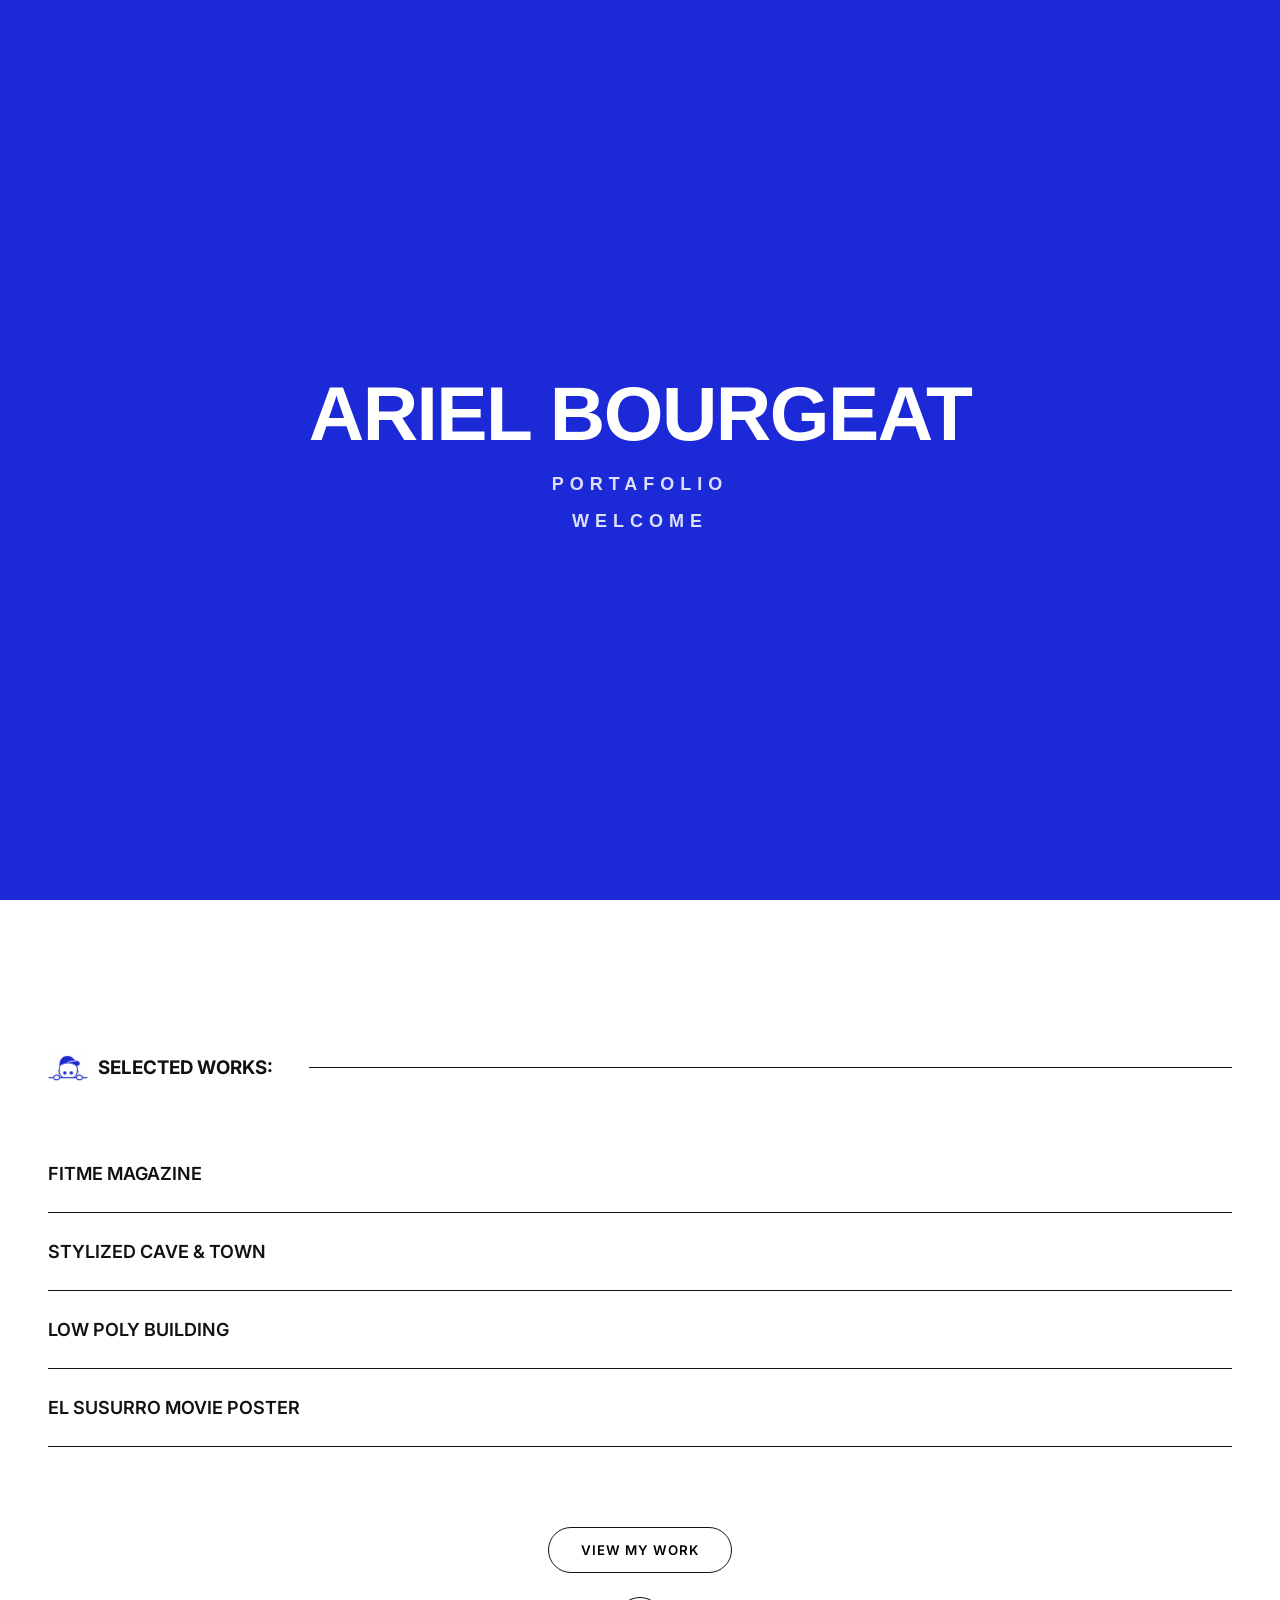
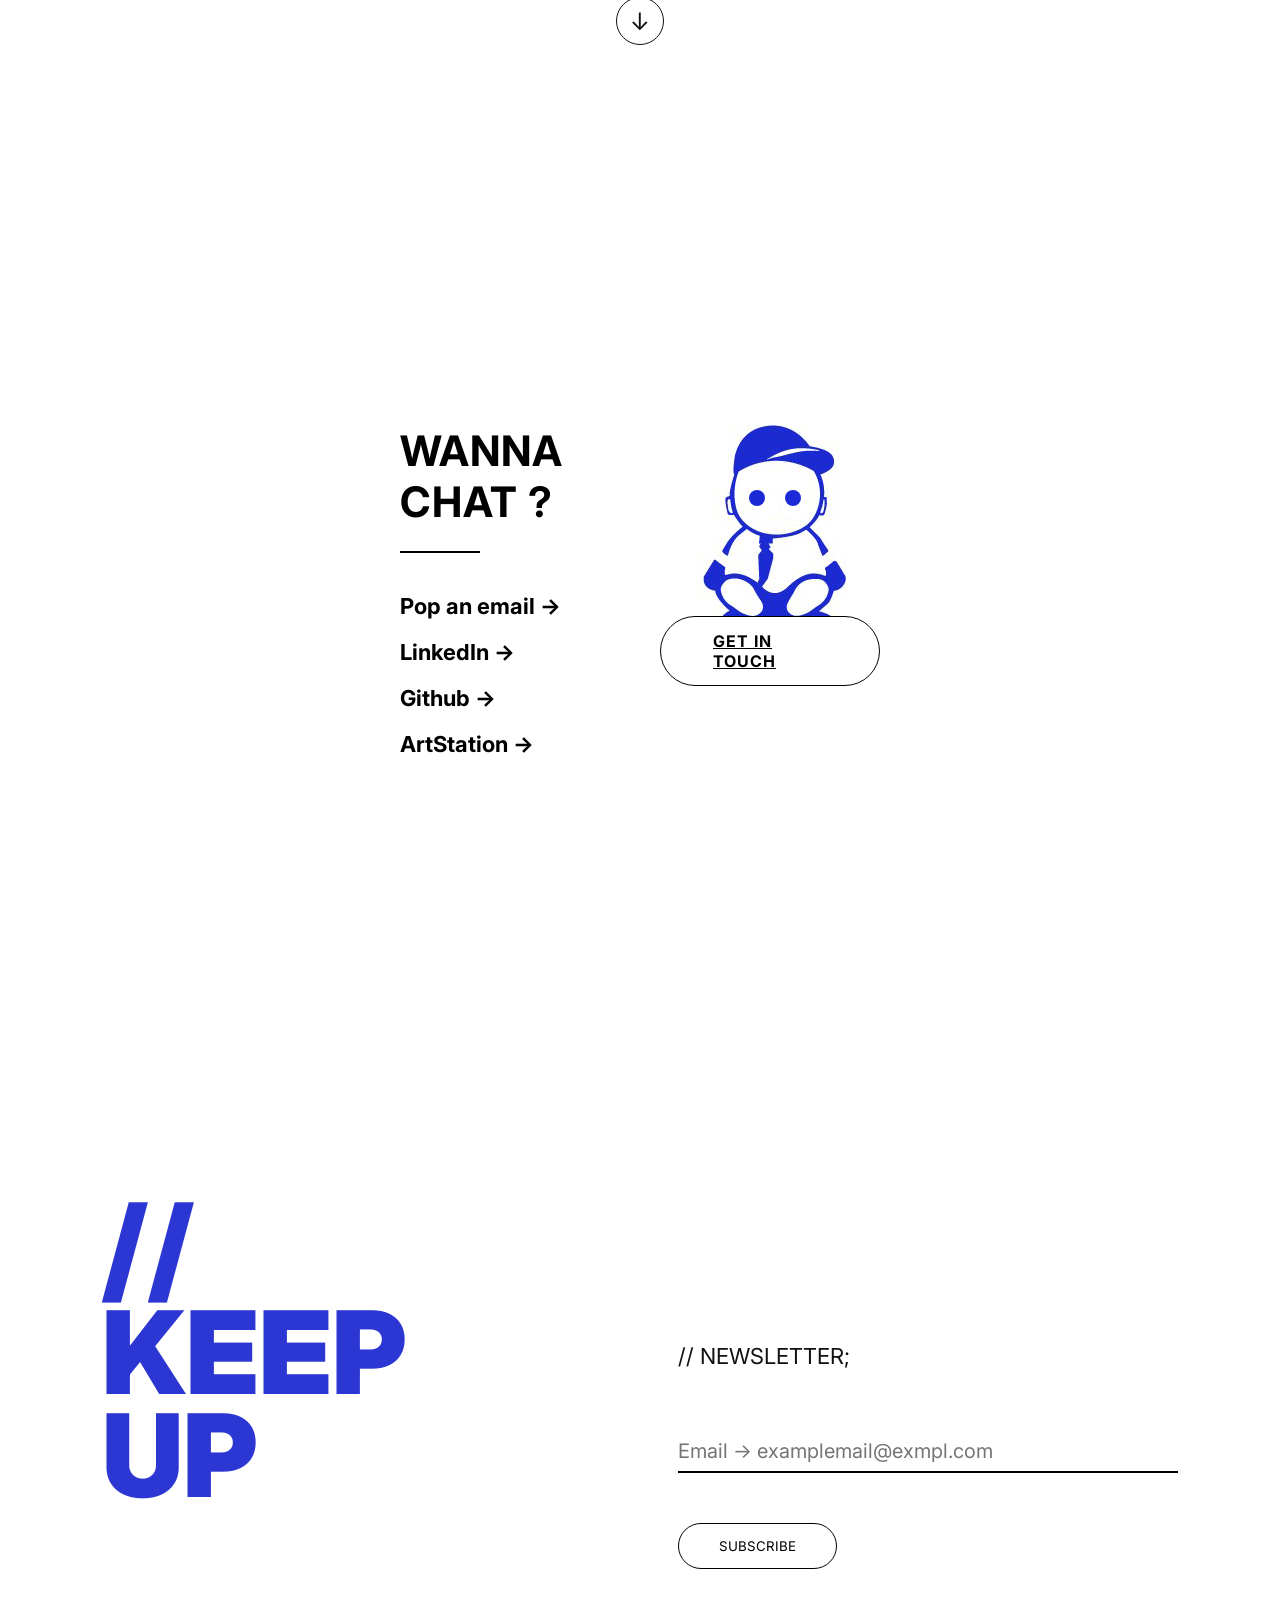
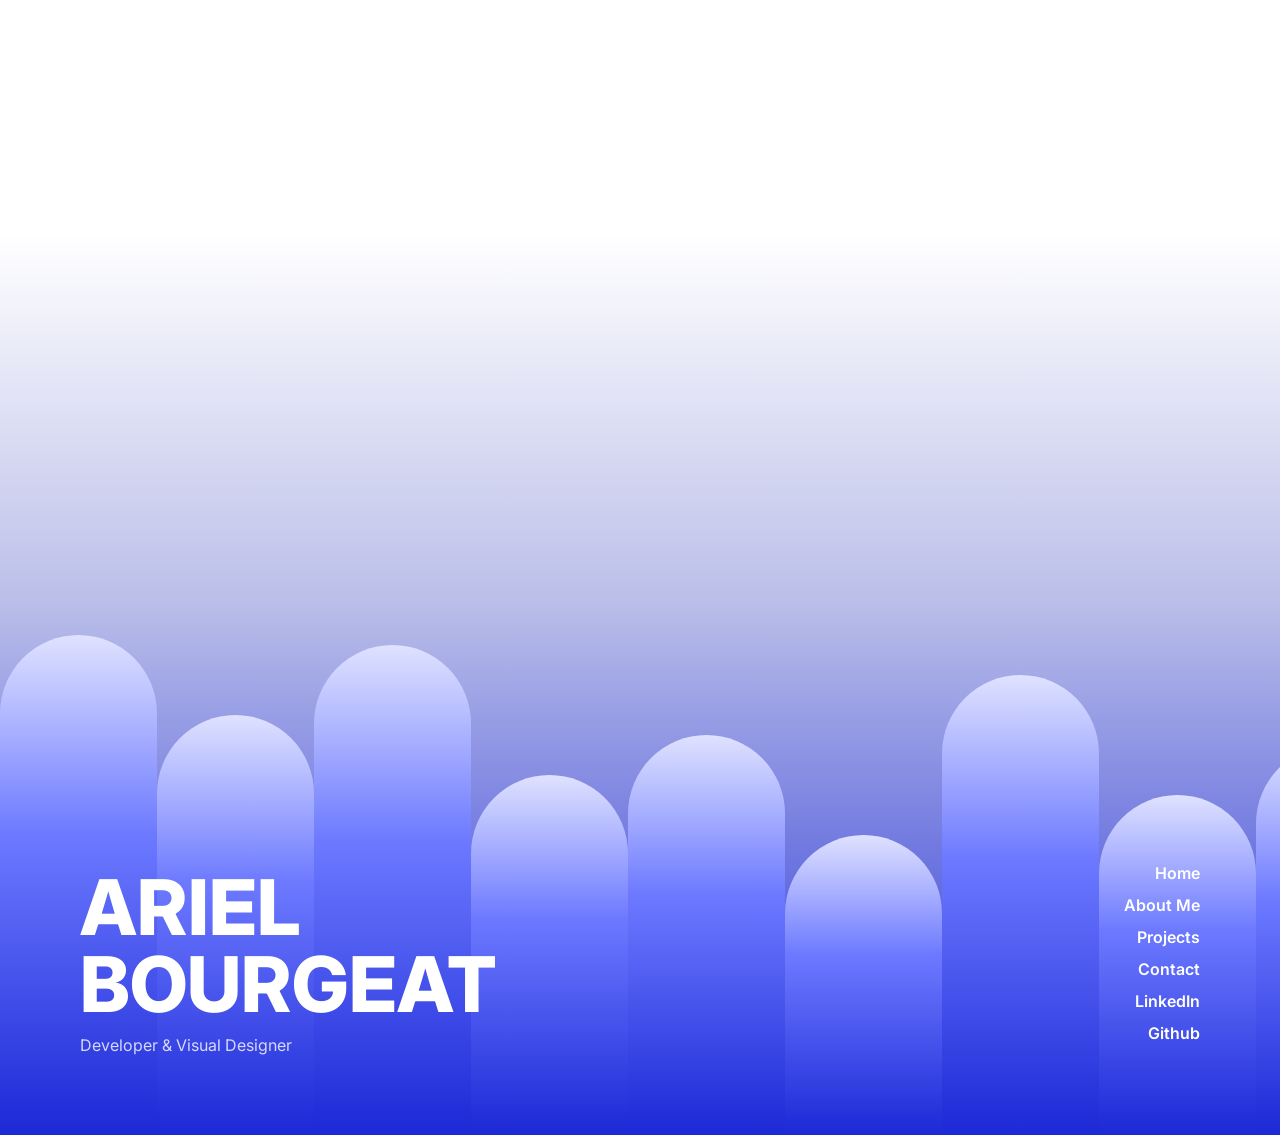
==== index.html @ 78cf1255 "Add files via upload" ====
<!DOCTYPE html>
<html lang="es">
<head>
    <meta charset="UTF-8" />
    <meta name="viewport" content="width=device-width, initial-scale=1.0"/>
    <title>Ariel Bourgeat - Portfolio</title>
    <link rel="stylesheet" href="styles.css" >
    <link rel="icon" type="png" href="Images\Ariel_Logo-removebg-preview.png">
    <link href="https://fonts.googleapis.com/css2?family=Playfair+Display:wght@800&family=Space+Grotesk:wght@700&family=Oswald:wght@700&family=Montserrat:wght@800&family=Bebas+Neue&display=swap" rel="stylesheet">
</head>

<body id="home">
    <!-- ===== INTRO ===== -->
<div class="intro-overlay" id="introOverlay">
    <div class="intro-content">
        <h1 class="intro-title">ARIEL BOURGEAT</h1>
        <p class="intro-sub">PORTAFOLIO</p>
        <p class = "intro-sub">WELCOME</p>
    </div>
    <!-- Forma orgánica -->
    <svg class="intro-shape" viewBox="0 0 1440 320" preserveAspectRatio="none">
        <path id="introPath"
            d="M0,0 L1440,0 L1440,320 
            Q1200,260 1000,300 
            Q800,340 600,300 
            Q400,260 200,300 
            Q100,320 0,280 Z" />
    </svg>
</div>

<div class="custom-cursor"></div>

<header class="nav">
    <div class="menu" onclick="toggleMenu()">☰</div>

<!-- Logo -->
<a href="#home" class="logo" aria-label="Ir al inicio">
    <img src="Images/Ariel Logo.png" alt="Ariel Bourgeat">
</a>

<div class="socials">

    <a href="https://www.linkedin.com/in/ariel-bourgeat-36999124b/" target="_blank" class="icon">
        <img src="Images/LinkedinLogo.png" alt="LinkedIn">
    </a>

    <a href="https://www.pinterest.com/arielbourgeat/?invite_code=b172aceb41cc43dbb9468363a93898e1&sender=597501212971096194" target="_blank" class="icon">
        <img src="Images/PinterestLogo.jpg" alt="Pinterest">
    </a>

    <a href="https://www.instagram.com/ariel_bourgeat/" target="_blank" class="icon">
        <img src="Images/InstagramLogo.jpg" alt="Instagram">
    </a>

</div>
</header>

<section class="hero">
    <div class="hero-left">
        <h1 class="name">| ARIEL BOURGEAT</h1>
        <p class="role">Developer & Visual Designer</p>
    </div> 

    <div class="hero-right">
        <div class="image-mock">
            <div class="hero-image" role="img" aria-label="Isometric building and car"></div>
            <blockquote class="hero-quote">
                “Everything is designed.<br>
                Few things are designed well.”
                <span>— Brian Reed</span>
            </blockquote>
        </div>
    </div>
</section>

<section class="intro">
    <div class="intro-text">
        <h2><span class="code">//</span>Hey, Welcome</h2>

        <p>
            I build <strong>interactive experiences</strong> through <strong>frontend development</strong> and <strong>visual design</strong>.
        </p>

        <p>
            My work blends <strong>clean UI/UX</strong>, creative direction, game dev and scalable code and graphic design to create products that feel intuitive, fluid, and intentional.
        </p>

        <p>
            I enjoy shaping ideas from <strong>concept to interface</strong>, focusing on user-centered design, performance, and <strong>aesthetic clarity</strong>. My process is driven by mood, flow, and thoughtful digital aesthetics.
        </p>

        <p class="more-text">Wanna learn more about me? → Click “More”</p>
    </div>

    <div class="intro-right">
        <a href="About.html" class="more-btn">
            <div class="arrow">↓</div>
            <div class="pill">
                M<br>O<br>R<br>E
            </div>
        </a>
    </div>
</section>

<section class="works">
    <div class="works-header">
        <div class="works-title">
            <div class="works-icon">
                <img src="Images/Logo overlooking.png" alt="Selected works logo" class="works-icon-img">
            </div>
            <h3>SELECTED WORKS:</h3>
        </div>
        <div class="works-line"></div>
    </div>

    <div class="works-list">
        <div class="work-item">
            <span>FITME MAGAZINE</span>
            <div class="work-preview">
                <img src="Images/FitMeMagazine.png" alt="Magazine" class="preview-block preview-img">
            </div>
        </div>

        <div class="work-item active">
            <span>STYLIZED CAVE & TOWN</span>
            <div class="work-preview">
                <img src="Images/ariel-bourgeat-textured.jpg" alt="Stylized cave and town" class="preview-block preview-img">
            </div>
        </div>

        <div class="work-item">
            <span>LOW POLY BUILDING</span>
            <div class="work-preview">
                <img src="Images/ariel-bourgeat-alines-building-1.jpg" alt="Building" class="preview-block preview-img">
            </div>
        </div>

        <div class="work-item">
            <span>EL SUSURRO MOVIE POSTER</span>
            <div class="work-preview">
                <img src="Images/Poster-Pelicula-de-terror.png" alt="Poster" class="preview-block preview-img">
            </div>
        </div>
    </div>

    <div class="works-cta">
        <a href="projects.html">
            <button class="view-work-btn">VIEW MY WORK</button>
        </a>
        <a href="#contact" class="scroll-down-btn" aria-label="Ir a Wanna chat">↓</a>
    </div>
</section>

<section class="contact" id="contact">
    <div class="contact-left">
        <h3>WANNA CHAT ?</h3>
        <div class="contact-line"></div>

        <ul class="contact-links">
            <li><a href="mailto:tuemail@gmail.com?subject=Collaboration%20Request&body=Hi%20Ariel,%0D%0A%0D%0AI%20love%20your%20work%20and%20would%20like%20to%20connect.">Pop an email →</a></li>
            <li><a href="https://www.linkedin.com/in/ariel-bourgeat-36999124b/" target="_blank">LinkedIn →</a></li>
            <li><a href="#" target="">Github →</a></li>
            <li><a href="https://arielbourgeat.artstation.com/resume" target="_blank">ArtStation →</a></li>
        </ul>
    </div>

    <div class="contact-right">
        <div class="contact-image-wrap">
            <div class="contact-character">
                <img src="Images/Ariel-LogoSinOjos.png" alt="Ariel Bourgeat character" class="contact-illustration-img">
                <div class="contact-eye contact-eye-left"></div>
                <div class="contact-eye contact-eye-right"></div>
            </div>
            <!--BOTON DE GET IN TOUCH-->
                <a class="get-in-touch" href="mailto:tuemail@gmail.com?subject=Collaboration%20Request&body=Hi%20Ariel,%0D%0A%0D%0AI%20love%20your%20work%20and%20would%20like%20to%20connect.">GET IN TOUCH</a>
        </div>
    </div>
</section>

<section class="newsletter-section">

    <div class="newsletter-left">
        <h2 class="newsletter-title">
            <span>//</span>
            <span>KEEP</span>
            <span>UP</span>
            <span>WITH</span>
            <span>ME</span>
        </h2>
    </div>

    <div class="newsletter-right">
        <p class="newsletter-sub">// NEWSLETTER;</p>

        <div class="newsletter-input-wrapper">
            <input type="email" placeholder="Email → examplemail@exmpl.com">
            <div class="newsletter-line"></div>
        </div>

        <button class="newsletter-btn">SUBSCRIBE</button>
    </div>

</section>

<!-- ===== FOOTER HOME ===== -->
<footer class="footer-home" id="footerHome">
    <div class="footer-bubbles"></div>

    <div class="footer-rectangles">
        <div class="rect r1"></div>
        <div class="rect r2"></div>
        <div class="rect r3"></div>
        <div class="rect r4"></div>
        <div class="rect r5"></div>
        <div class="rect r6"></div>
        <div class="rect r7"></div>
        <div class="rect r8"></div>
        <div class="rect r9"></div>
        <div class="rect r10"></div>
        <div class="rect r11"></div>
        <div class="rect r12"></div>    
        <div class="rect r13"></div>     
    </div>
    <div class="footer-content">
        <div class="footer-left">
            <h2 class="footer-name">ARIEL<br>BOURGEAT</h2>
            <p class="footer-role">Developer & Visual Designer</p>
        </div>

        <div class="footer-menu">
            <ul>
                <li><a href="#home">Home</a></li>
                <li><a href="About.html">About Me</a></li>
                <li><a href="projects.html">Projects</a></li>
                <li><a href="#contact">Contact</a></li>
                <li><a href="#">LinkedIn</a></li>
                <li><a href="#">Github</a></li>
            </ul>
        </div>
    </div>
</footer>

<!-- Overlay Menu -->
<div class="menu-overlay" id="menuOverlay">
    <div class="menu-header">
        <button class="menu-close same-spot" onclick="toggleMenu()">✕</button>
        <h1>ARIEL BOURGEAT</h1>
    </div>


    <div class="menu-content">
        <ul class="menu-links">
            <li><a href="#home" onclick="toggleMenu()">HOME.</a></li>
            <li><a href="About.html" onclick="toggleMenu()">ABOUT.</a></li>
            <li><a href="projects.html" onclick="toggleMenu()">PROJECTS.</a></li>
            <li><a href="#contact" onclick="toggleMenu()">CONTACT.</a></li>
        </ul>


        <div class="menu-visuals">
            <div class="binary-bg" id="binaryBg">
                <span>0</span><span>1</span><span>1</span><span>0</span><span>1</span><span>0</span>
                <span>1</span><span>0</span><span>0</span><span>1</span><span>1</span><span>0</span>
                <span>0</span><span>1</span><span>1</span><span>0</span><span>1</span><span>0</span>
            </div>

            <div class="menu-character">
                <img src="Images/logo blanco negro.png" alt="Logoblanconegro" class="">
            </div>
        </div>
    </div>

    <div class="menu-footer">
        2026 All Rights Reserved. Ariel Bourgeat
    </div>
</div>




<script src="script.js"></script>

</body>
</html>
---- styles.css ----
@import url('https://fonts.googleapis.com/css2?family=Inter:wght@300;400;600;700&display=swap');

* {
    box-sizing: border-box;
    margin: 0;
    padding: 0;
    font-family: 'Inter', sans-serif;
}

html {
    scroll-behavior: smooth;
}

body {
    background: #fff;
    color: #111;
    height: 200vh;
    cursor: none;
}

a, button {
    cursor: none;
}

.custom-cursor {
    position: fixed;
    width: 20px;
    height: 20px;
    border: 2px solid #000;
    border-radius: 50%;
    pointer-events: none;
    z-index: 9999;
    transform: translate(-50%, -50%);
    transition: width 0.2s ease, height 0.2s ease, border-width 0.2s ease, border-color 0.2s ease, background 0.2s ease;
    background: transparent;
}

.custom-cursor.filled {
    background: #000;
    border-color: #000;
    width: 12px;
    height: 12px;
    border-width: 0;
    animation: fillFromCenter 0.3s ease-out;
}

/* Cursor blanco cuando el menú está abierto */
body.menu-open .custom-cursor {
    border-color: #fff;
}

body.menu-open .custom-cursor.filled {
    background: #fff;
    border-color: #fff;
    animation: fillFromCenterWhite 0.3s ease-out;
}

@keyframes fillFromCenter {
    0% {
        width: 20px;
        height: 20px;
        background: transparent;
    }
    100% {
        width: 12px;
        height: 12px;
        background: #000;
    }
}

@keyframes fillFromCenterWhite {
    0% {
        width: 20px;
        height: 20px;
        background: transparent;
    }
    100% {
        width: 12px;
        height: 12px;
        background: #fff;
    }
}

@keyframes fillFromCenterWhite {
    0% {
        width: 20px;
        height: 20px;
        background: transparent;
    }
    100% {
        width: 12px;
        height: 12px;
        background: #fff;
    }
}

/* Scrollbar */
::-webkit-scrollbar {
    width: 10px;
}
::-webkit-scrollbar-track {
    background: #353535;
}
::-webkit-scrollbar-thumb {
    background: #1c29d6;
    border-radius: 20px;
}

/* Header */
.nav {
    height: 60px;
    padding: 0 24px;
    display: grid;
    grid-template-columns: 1fr auto 1fr;
    align-items: center;
    position: sticky;
    top: 0;
    background: white;
    z-index: 1000;
    border-bottom: 1px solid #ddd;
}

.nav .socials {
    justify-self: end;
}

.menu {
    font-size: 28px;
    cursor: none;
}

.logo {
    display: flex;
    align-items: center;
    justify-content: center;
    justify-self: center;
    width: 40px;
    height: 40px;
    max-width: 40px;
    max-height: 40px;
    border-radius: 10%;
    overflow: hidden;
    text-decoration: none;
    transition: opacity 0.2s;
}

.logo:hover {
    opacity: 0.85;
}

.logo img {
    width: 100%;
    height: 100%;
    object-fit: contain;
}

.socials {
    display: flex;
    gap: 12px;
}

.icon {
    width: 20px;
    height: 20px;
    border-radius: 50%;
}

.socials {
    display: flex;
    gap: 16px;
    align-items: center;
}

.icon {
    width: 22px;
    height: 22px;
    display: flex;
    align-items: center;
    justify-content: center;
    transition: transform 0.2s ease, opacity 0.2s ease;
}


.icon img {
    width: 100%;
    height: 100%;
    object-fit: contain;
}

.icon:hover {
    transform: scale(1.15);
    opacity: 0.8;
}
/* Pinterest + Instagram más grandes */
.icon img[alt="Pinterest"],
.icon img[alt="Instagram"] {
    transform: scale(1.5);
}

/* Hero */
.hero {
    display: grid;
    grid-template-columns: 1fr 1fr;
    height: 400px;
}

.hero-left {
    padding: 48px;
    background:rgb(242, 69, 69);
    display: flex;
    flex-direction: column;
    justify-content: center;
    align-items: flex-start;
}

.name {
    font-size: clamp(48px, 6vw, 76px);
    font-weight: 800;
    letter-spacing: -0.02em;
    margin: 0 0 12px 0;
    text-align: left;
    transition: opacity 1s ease;
    color: white;
}

.role {
    font-size: clamp(26px, 1.6vw, 32px);
    font-weight: 500;
    opacity: 1;
    margin: 0;
    text-align: left;
    color: white;
}

.hero-right {
    background: #222;
    display: flex;
    align-items: center;
    justify-content: center;
    overflow: hidden;
}

.image-mock {
    position: relative;
    width: 100%;
    height: 100%;
    min-height: 100%;
}

.hero-image {
    position: absolute;
    inset: 0;
    background: #1a1a1a8a url('Images/ariel-bourgeat-alines-building-1.jpg') center / cover no-repeat;
}

.hero-quote {
    position: absolute;
    top: 50%;
    left: 50%;
    transform: translate(-50%, -50%);
    margin: 0;
    padding: 24px;
    max-width: 420px;
    width: 85%;
    color: white;
    font-size: clamp(20px, 2.8vw, 32px);
    line-height: 1.35;
    text-align: center;
    z-index: 1;
}

.hero-quote span {
    display: block;
    margin-top: 12px;
    font-size: 0.75em;
    opacity: 0.85;
}

blockquote {
    font-size: 20px;
    max-width: 220px;
}
blockquote span {
    display: block;
    margin-top: 6px;
    opacity: 0.7;
}

/* Intro */
.intro {
    padding: 80px 48px;
    display: grid;
    grid-template-columns: 1fr 1fr;
    align-items: center;
    gap: 48px;
}

.intro-right {
    display: flex;
    justify-content: center;
    align-items: center;
}

.intro-text {
    max-width: 700px;
}

.intro-text h2 {
    font-size: 32px;
    margin-bottom: 24px;
}

.code {
    color: #1c29d6;
    margin-right: 6px;
}

.intro-text p {
    margin-bottom: 16px;
    line-height: 1.7;
    font-size: 15px;
}

.more-text {
    margin-top: 32px;
    font-size: 14px;
    opacity: 0.7;
}

/* More Button */
.more-btn {
    display: flex;
    flex-direction: column;
    align-items: center;
    gap: 20px;
    flex-shrink: 0;
    text-decoration: none;
    color: inherit;
}

.arrow {
    font-size: 40px;
    line-height: 1;
}

.pill {
    border: 2px solid #111;
    border-radius: 40px;
    padding: 20px 16px;
    text-align: center;
    font-weight: 600;
    font-size: 22px;
    line-height: 1.2;
    letter-spacing: 3px;
    cursor: none;
    transition: 0.2s;
}
.pill:hover {
    background: #1c29d6;
    color: white;
    border-color: #1c29d6;
}

/* Selected Works */
.works {
    padding: 80px 48px 300px;
    background: white;
}

.works-header {
    display: flex;
    align-items: center;
    gap: 16px;
    margin-bottom: 48px;
}

.works-title {
    display: flex;
    align-items: center;
    gap: 10px;
}

.works-icon {
    width: 40px;
    height: 40px;
    display: flex;
    align-items: center;
    justify-content: center;
}

.works-icon-img {
    width: 100%;
    height: 100%;
    object-fit: contain;
    display: block;
}

.works-line {
    flex: 1;
    height: 1px;
    background: #111;
    margin-left: 20px;
}

.works-list {
    display: flex;
    flex-direction: column;
}

.work-item {
    position: relative;
    padding: 28px 0;
    border-bottom: 1px solid #111;
    font-size: 18px;
    font-weight: 600;
    cursor: none;
    overflow: hidden;
    transition: padding 0.3s ease;
}

.work-item:hover {
    padding-bottom: 160px;
}

.work-item span {
    position: relative;
    display: inline-block;
    transition: 0.25s ease;
}

.work-item:hover span {
    color: #1c29d6;
    text-decoration: underline;
    transform: translateX(20px);
}


.work-preview {
    position: absolute;
    right: 0;
    top: 50%;
    transform: translateY(-50%);
    width: 300px;
    height: 120px;
    opacity: 0;
    transition: 0.3s ease;
}

.work-item:hover .work-preview {
    opacity: 1;
}


.preview-block {
    width: 100%;
    height: 100%;
    background: #e0e0e0;
    border-radius: 6px;
}

.preview-img {
    object-fit: cover;
    display: block;
}

/* CTA */
.works-cta {
    margin-top: 80px;
    display: flex;
    flex-direction: column;
    align-items: center;
    gap: 24px;
}

.scroll-down-btn {
    display: flex;
    align-items: center;
    justify-content: center;
    width: 48px;
    height: 48px;
    border: 1px solid #111;
    border-radius: 50%;
    background: transparent;
    color: #111;
    font-size: 24px;
    text-decoration: none;
    cursor: none;
    transition: 0.25s ease;
    animation: scroll-bounce 2s ease-in-out infinite;
}

.scroll-down-btn:hover {
    background: #1c29d6;
    color: white;
    border-color: #1c29d6;
    animation: none;
    transform: translateY(4px);
}

@keyframes scroll-bounce {
    0%, 100% { transform: translateY(0); }
    50% { transform: translateY(6px); }
}

.view-work-btn {
    padding: 14px 32px;
    border-radius: 999px;
    border: 1px solid #111;
    background: transparent;
    font-weight: 600;
    letter-spacing: 1px;
    cursor: none;
    transition: 0.25s ease;
}

.view-work-btn:hover {
    background: #1c29d6;
    color: white;
    border-color: #1c29d6;
}

/* Responsive */
@media (max-width: 900px) {
    .hero {
        grid-template-columns: 1fr;
        height: auto;
    }

    .intro {
        flex-direction: column;
        gap: 40px;
    }

    .work-preview {
        position: relative;
        width: 100%;
        margin-top: 16px;
    }

    .work-item:hover {
        padding-bottom: 24px;
    }
}

/* Contact */
.contact {
    padding: 80px 400px 300px;
    box-sizing: border-box;
    background: white;
    color: black;
    display: grid;
    grid-template-columns: 1fr 1fr;
    gap: 40px;
    align-items: start;
}

.contact-left h3 {
    font-size: 42px;
    font-weight: 700;
    letter-spacing: 1px;
}

.contact-line {
    width: 80px;
    height: 2px;
    background: black;
    margin: 24px 0 40px;
}

.contact-links li {
    list-style: none;
    margin-bottom: 20px;
}

.contact-links a {
    font-size: 22px;
    font-weight: 700;
    color: black;
    text-decoration: none;
    transition: 0.2s ease;
    cursor: none;
}

.contact-links a:hover {
    color: #1c29d6;
    text-decoration: underline;
}

.contact-right {
    display: flex;
    flex-direction: column;
    align-items: center;
    justify-content: flex-start;
}

.contact-image-wrap {
    display: flex;
    flex-direction: column;
    align-items: center;
    gap: 0;
}

.contact-character {
    position: relative;
    display: inline-block;
}

.contact-illustration-img {
    display: block;
    max-width: 220px;
    width: 100%;
    height: auto;
    object-fit: contain;
    border-radius: 12px;
}

.contact-eye {
    position: absolute;
    width: 16px;
    height: 16px;
    border-radius: 50%;
    background: #1c29d6;
    box-shadow: 0 0 0 0px #111;
    display: flex;
    align-items: center;
    justify-content: center;
    transform: translate(var(--eye-translate-x, 0px), var(--eye-translate-y, 0px));
    transition: transform 0.08s ease-out;
}

.contact-eye::before {
    content: none;
}

.contact-eye-left {
    top: 34%;
    left: 36%;
}

.contact-eye-right {
    top: 34%;
    left: 60%;
}

.contact-character.eyes-excited .contact-eye {
    -webkit-mask-image: conic-gradient(transparent 0 35deg, #000 35deg 325deg, transparent 325deg 360deg);
    mask-image: conic-gradient(transparent 0 35deg, #000 35deg 325deg, transparent 325deg 360deg);
    animation: pacman-chomp 0.35s ease-in-out infinite;
}

@keyframes pacman-chomp {
    0%, 100% {
        -webkit-mask-image: conic-gradient(transparent 0 18deg, #000 18deg 342deg, transparent 342deg 360deg);
        mask-image: conic-gradient(transparent 0 18deg, #000 18deg 342deg, transparent 342deg 360deg);
    }
    50% {
        -webkit-mask-image: conic-gradient(transparent 0 55deg, #000 55deg 305deg, transparent 305deg 360deg);
        mask-image: conic-gradient(transparent 0 55deg, #000 55deg 305deg, transparent 305deg 360deg);
    }
}

.get-in-touch {
    padding: 14px 52px;
    border-radius: 999px;
    border: 1px solid black;
    background: transparent;
    color: black;
    font-weight: 700;
    letter-spacing: 1px;
    cursor: none;
    transition: 0.25s ease;
}

.get-in-touch:hover {
    background: #1c29d6;
    border-color: #1c29d6;
    color: white;
}

/* ===== MENU OVERLAY ===== */
.menu-overlay {
    position: fixed;
    inset: 0;
    background: black;
    color: white;
    opacity: 0;
    pointer-events: none;
    transition: 0.45s ease;
    z-index: 2000;
    overflow: hidden;
    transform: translateY(-100%);
}

.menu-overlay.open {
    opacity: 1;
    pointer-events: all;
    transform: translateY(0);
}


.menu-header {
    position: absolute;
    top: 12px;
    left: 24px;
    display: flex;
    align-items: center;
    gap: 20px;
}

.menu-close.same-spot {
    font-size: 28px;
    background: none;
    border: none;
    color: white;
    cursor: none;
}

.menu-header h1 {
    font-size: 48px;
    font-weight: 800;
}

.menu-content {
    position: absolute;
    inset: 0;
    display: grid;
    grid-template-columns: 1fr 1fr;
    padding: 120px;
}

.menu-links {
    list-style: none;
    display: flex;
    flex-direction: column;
    gap: 28px;
}

.menu-links a {
    color: white;
    font-size: 40px;
    font-weight: 700;
    text-decoration: none;
    transition: 0.2s ease;
    cursor: none;
}

.menu-links a:hover {
    font-family: "JetBrains Mono", monospace;
    letter-spacing: 2px;
}

.menu-visuals {
    position: relative;
}

.menu-character {
    width: 240px;
    height: 240px;
    position: absolute;
    top: 50%;
    left: 50%;
    transform: translate(-50%, -50%);
    background: transparent;
}

.menu-character img {
    width: 100%;
    height: 100%;
    object-fit: contain;
    display: block;
}

/* Binary Rain */
.binary-bg span {
    position: absolute;
    color: white;
    opacity: 0.25;
    font-family: monospace;
    animation: fall linear infinite;
}

@keyframes fall {
    to {
        transform: translateY(110vh);
    }
}

.menu-footer {
    position: absolute;
    bottom: 20px;
    left: 24px;
    font-size: 12px;
    opacity: 0.6;
}

/* Responsive */
@media (max-width: 900px) {
    .menu-content {
        grid-template-columns: 1fr;
        gap: 60px;
        padding: 80px 32px;
    }

    .menu-links a {
        font-size: 28px;
    }

    .contact {
        grid-template-columns: 1fr;
        gap: 60px;
        text-align: center;
    }

    .contact-line {
    margin: 0 auto 48px;
    }
}

.binary-bg {
    position: absolute;
    inset: 0;
    overflow: hidden;
    pointer-events: none; /* 👈 ESTO ARREGLA LA X */
}

.binary-bg span {
    position: absolute;
    top: -20px;
    color: white;
    font-family: monospace;
    font-size: 14px;
    animation: fall linear infinite;
}

.menu-header {
    z-index: 10;
}

.menu-close {
    cursor: none;
    pointer-events: all;
}

/* ================= FOOTER HOME ================= */

.footer-home {
    position: relative;
    height: 100vh;
    overflow: hidden;
    background: linear-gradient(to top, #1c29d6 0%, #bcc0e9 60%, #ffffff 100%);
    display: flex;
    align-items: flex-end;
    padding: 80px;
    color: white;
}

/* Rectángulos pegados y con mismo gradient global */

.footer-rectangles {
    position: absolute;
    bottom: 0;
    width: 100%;
    height: 480px; /* altura máxima total */
    display: flex;
    align-items: flex-end;
    pointer-events: none;
    z-index: 1;
}

/* Gradient GLOBAL compartido */
.footer-rectangles {
    position: absolute;
    bottom: 0;
    left: 0;              /* 👈 empieza desde el borde izquierdo */
    width: 100%;
    height: 480px;
    display: flex;
    align-items: flex-end;
    justify-content: flex-start;  /* 👈 fuerza que comiencen desde la izquierda */
    pointer-events: none;
    z-index: 1;
}



/* Rectángulos */
.rect {
    flex: 0 0 auto; /* 👈 todos pegados */
    width: 157px;
    height: 0;
    border-radius: 90px 90px 0 0;
    background: white; /* se usa como máscara */
    position: relative;
    z-index: 2;
}

/* Truco: usamos mask para que compartan el mismo gradient */
.rect {
    background: transparent;
    -webkit-mask-image: linear-gradient(black, black);
    mask-image: linear-gradient(black, black);
}

.rect::after {
    content: "";
    position: absolute;
    inset: 0;
    background: linear-gradient(to top, #1c29d6 0%, #6c79ff 60%, #dfe2ff 100%);
}


/* Alturas finales */
.r1 { height: 240px; }
.r2 { height: 320px; }
.r3 { height: 420px; }
.r4 { height: 300px; }
.r5 { height: 380px; }

/* Animación bouncy */
.footer-home.animate .rect {
    animation: bounceUp 0.9s cubic-bezier(.34,1.56,.64,1) forwards;
}

@keyframes bounceUp {
    0% { height: 0; }
    70% { height: 520px; }
    100% { height: var(--final-height); }
}

.r1  { --final-height: 500px; }
.r2  { --final-height: 420px; }
.r3  { --final-height: 490px; }
.r4  { --final-height: 360px; }
.r5  { --final-height: 400px; }
.r6  { --final-height: 300px; }
.r7  { --final-height: 460px; }
.r8  { --final-height: 340px; }
.r9  { --final-height: 390px; }
.r10 { --final-height: 250px; }
.r11 { --final-height: 410px; }
.r12 { --final-height: 350px; }
.r13 { --final-height: 220px; }


/* Contenido */
.footer-content {
    position: relative;
    z-index: 2;
    width: 100%;
    display: flex;
    justify-content: space-between;
    align-items: flex-end;
    opacity: 0;
    transform: translateY(40px);
}

.footer-home.animate .footer-content {
    animation: fadeUp 0.8s ease forwards;
    animation-delay: 0.4s;
}

@keyframes fadeUp {
    to {
        opacity: 1;
        transform: translateY(0);
    }
}

.footer-name {
    font-size: clamp(48px,6vw,80px);
    font-weight: 800;
    line-height: 1;
}

.footer-role {
    margin-top: 12px;
    opacity: 0.8;
}

.footer-menu ul {
    list-style: none;
    text-align: right;
}

.footer-menu li {
    margin-bottom: 12px;
}

.footer-menu a {
    color: white;
    font-weight: 600;
    text-decoration: none;
    transition: 0.25s ease;
}

.footer-menu a:hover {
    opacity: 0.6;
}

/* Burbujas flotando */
.footer-bubbles {
    position: absolute;
    inset: 0;
    pointer-events: none;
    overflow: hidden;
}

.bubble {
    position: absolute;
    bottom: -20px;
    border-radius: 50%;
    background: radial-gradient(circle at 30% 30%, #ffffffaa, #ffffff33);
    animation: rise 6s linear forwards;
}

@keyframes rise {
    to {
        transform: translateY(-110vh);
        opacity: 0;
    }
}

/* Mini explosión */
@keyframes pop {
    0% { transform: scale(1); opacity: 1; }
    60% { transform: scale(1.6); opacity: 0.8; }
    100% { transform: scale(0); opacity: 0; }
}


/* ================= CINEMATIC INTRO ================= */

@import url('https://fonts.googleapis.com/css2?family=Manrope:wght@600;800&display=swap');

.intro-overlay {
    position: fixed;
    inset: 0;
    background: #1c29d6; /* Indigo Reverie */
    display: flex;
    align-items: center;
    justify-content: center;
    z-index: 99999;
    overflow: hidden;
    pointer-events: all;
}

.intro-content {
    text-align: center;
    color: white;
    z-index: 2;
    opacity: 0;
    transform: translateY(20px);
    animation: introFade 2s ease forwards;
}

@keyframes introFade {
    to {
        opacity: 1;
        transform: translateY(0);
    }
}

.intro-title {
    font-family: 'Manrope', sans-serif;
    font-weight: 800;
    font-size: clamp(40px, 6vw, 80px);
    letter-spacing: -0.02em;
}

.intro-sub {
    font-family: 'Manrope', sans-serif;
    font-weight: 600;
    font-size: 18px;
    margin-top: 16px;
    letter-spacing: 6px;
    opacity: 0.85;
}

/* Forma líquida inferior */

.intro-shape {
    position: absolute;
    bottom: -2px;
    left: 0;
    width: 100%;
    height: 220px;
    fill: #1c29d6;
}

/* Animación de retracción */

.intro-overlay.exit {
    animation: introSlideUp 1s cubic-bezier(.76,0,.24,1) forwards;
}

@keyframes introSlideUp {
    0%   { transform: translateY(0); }
    100% { transform: translateY(-100%); }
}

/* Opcional: pequeño stretch al salir */
.intro-overlay.exit .intro-shape path {
    animation: liquidPull 0.9s ease forwards;
}

@keyframes liquidPull {
    0% {
        d: path("M0,0 L1440,0 L1440,320 Q1200,260 1000,300 Q800,340 600,300 Q400,260 200,300 Q100,320 0,280 Z");
    }
    100% {
        d: path("M0,0 L1440,0 L1440,320 Q1200,180 1000,220 Q800,260 600,220 Q400,180 200,220 Q100,240 0,200 Z");
    }
}

/* ===== NEWSLETTER SECTION ===== */

.newsletter-section {
    display: flex;
    justify-content: space-between;
    align-items: center;
    padding: 120px 8vw;
    background: #ffff;
    overflow: hidden;
}

/* LEFT */

.newsletter-title {
    font-size: clamp(60px, 9vw, 130px);
    font-weight: 900;
    color: #2c36d3;
    line-height: 0.9;
}

.newsletter-title span {
    display: block;
    transform: translateX(-120%);
    opacity: 0;
}

/* RIGHT */

.newsletter-right {
    max-width: 500px;
    width: 100%;
}

.newsletter-sub {
    font-size: 22px;
    margin-bottom: 60px;
}

.newsletter-input-wrapper {
    position: relative;
    margin-bottom: 50px;
}

.newsletter-input-wrapper input {
    width: 100%;
    border: none;
    background: transparent;
    font-size: 20px;
    padding: 10px 0;
    outline: none;
}

.newsletter-line {
    position: absolute;
    bottom: 0;
    right: 0;
    height: 2px;
    width: 100%;
    background: #000;
    transform: scaleX(0);
    transform-origin: right;
}

/* BUTTON */

.newsletter-btn {
    padding: 14px 40px;
    border: 1px solid #000;
    border-radius: 40px;
    background: transparent;
    cursor: pointer;
}

.newsletter-btn:hover {
    border-color: #fff;
    background-color: #1c29d6;
    color: #ffff;
}
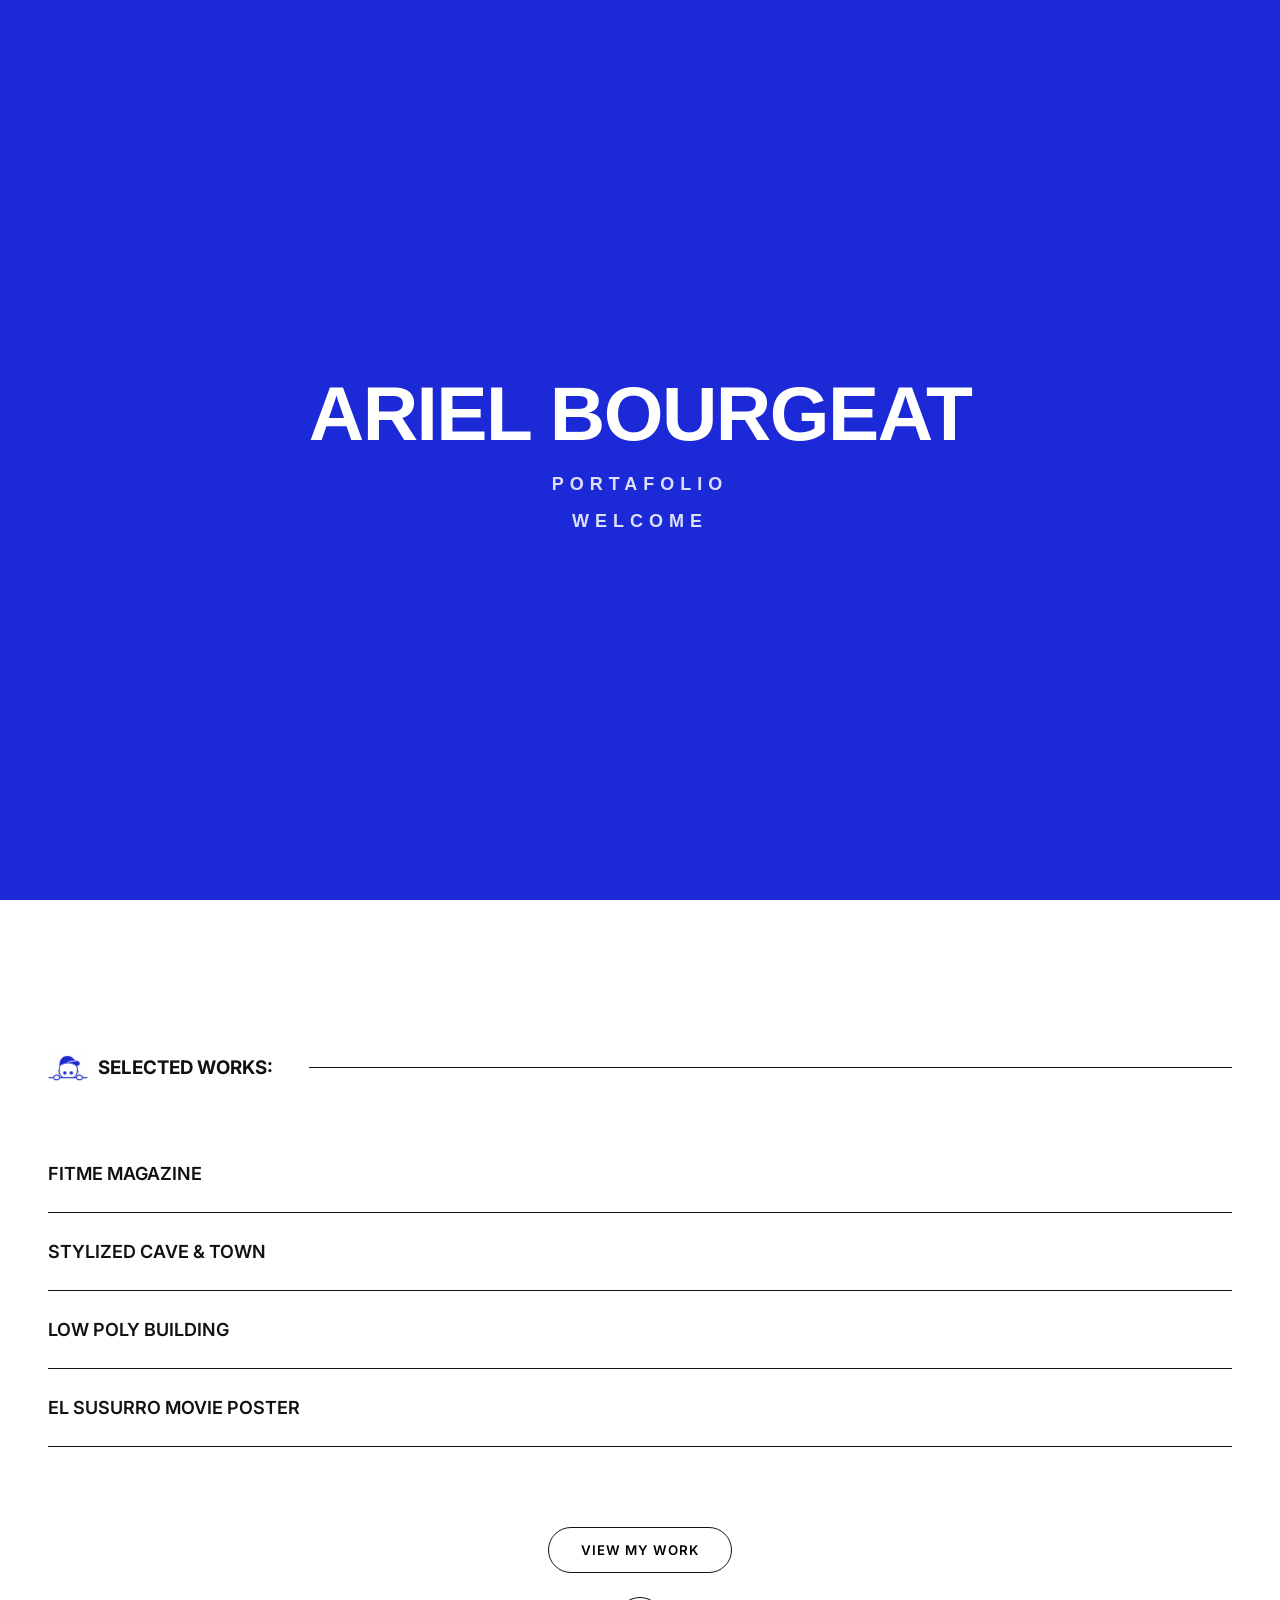
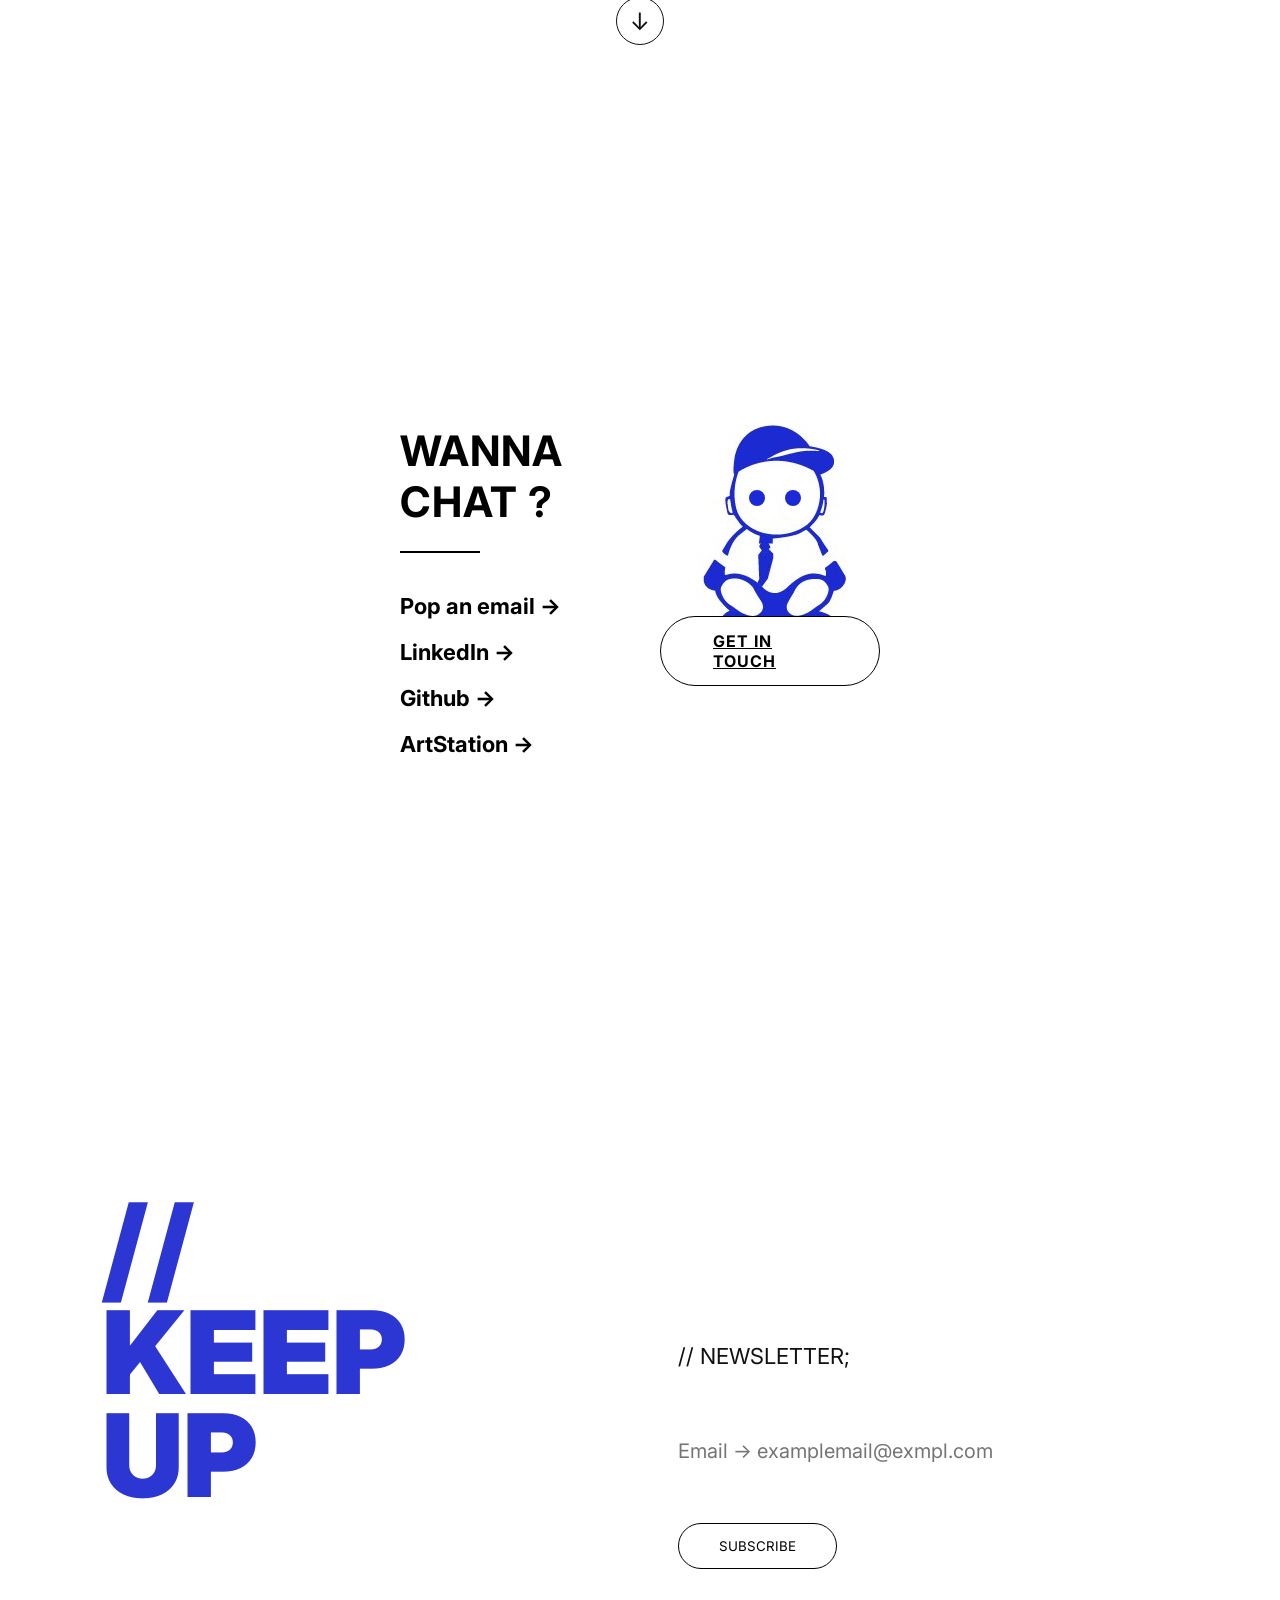
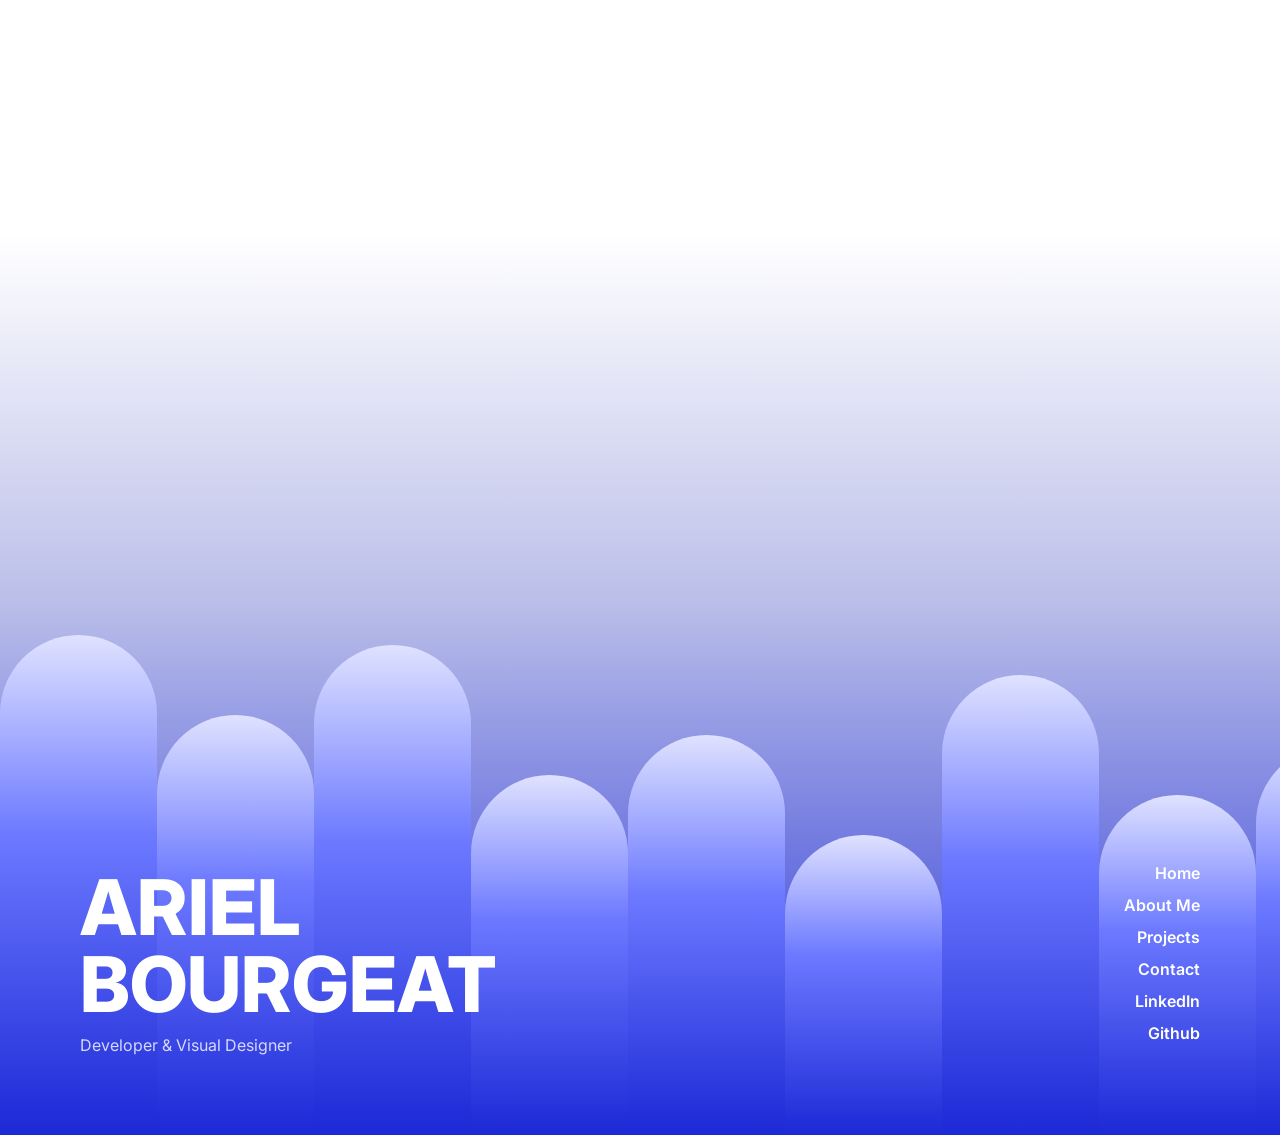
==== commit 8ede67df: "Add files via upload" ====
--- a/index.html
+++ b/index.html
@@ -17,7 +17,7 @@
         <p class="intro-sub">PORTAFOLIO</p>
         <p class = "intro-sub">WELCOME</p>
     </div>
-    <!-- Forma orgánica -->
+
     <svg class="intro-shape" viewBox="0 0 1440 320" preserveAspectRatio="none">
         <path id="introPath"
             d="M0,0 L1440,0 L1440,320 
@@ -202,7 +202,7 @@
 
 </section>
 
-<!-- ===== FOOTER HOME ===== -->
+<!-- ===== FOOTER  ===== -->
 <footer class="footer-home" id="footerHome">
     <div class="footer-bubbles"></div>
 
--- a/styles.css
+++ b/styles.css
@@ -770,7 +770,7 @@
     display: block;
 }
 
-/* Binary Rain */
+/* Lluvia numeros binarios */
 .binary-bg span {
     position: absolute;
     color: white;
@@ -820,7 +820,7 @@
     position: absolute;
     inset: 0;
     overflow: hidden;
-    pointer-events: none; /* 👈 ESTO ARREGLA LA X */
+    pointer-events: none; 
 }
 
 .binary-bg span {
@@ -841,7 +841,7 @@
     pointer-events: all;
 }
 
-/* ================= FOOTER HOME ================= */
+/* ================= FOOTER  ================= */
 
 .footer-home {
     position: relative;
@@ -871,12 +871,12 @@
 .footer-rectangles {
     position: absolute;
     bottom: 0;
-    left: 0;              /* 👈 empieza desde el borde izquierdo */
+    left: 0;             
     width: 100%;
     height: 480px;
     display: flex;
     align-items: flex-end;
-    justify-content: flex-start;  /* 👈 fuerza que comiencen desde la izquierda */
+    justify-content: flex-start;  
     pointer-events: none;
     z-index: 1;
 }
@@ -889,12 +889,11 @@
     width: 157px;
     height: 0;
     border-radius: 90px 90px 0 0;
-    background: white; /* se usa como máscara */
+    background: white; 
     position: relative;
     z-index: 2;
 }
 
-/* Truco: usamos mask para que compartan el mismo gradient */
 .rect {
     background: transparent;
     -webkit-mask-image: linear-gradient(black, black);
@@ -1028,14 +1027,14 @@
 }
 
 
-/* ================= CINEMATIC INTRO ================= */
+/* =================  INTRO ================= */
 
 @import url('https://fonts.googleapis.com/css2?family=Manrope:wght@600;800&display=swap');
 
 .intro-overlay {
     position: fixed;
     inset: 0;
-    background: #1c29d6; /* Indigo Reverie */
+    background: #1c29d6; 
     display: flex;
     align-items: center;
     justify-content: center;
@@ -1098,7 +1097,7 @@
     100% { transform: translateY(-100%); }
 }
 
-/* Opcional: pequeño stretch al salir */
+/* Stretch al salir */
 .intro-overlay.exit .intro-shape path {
     animation: liquidPull 0.9s ease forwards;
 }
@@ -1123,7 +1122,7 @@
     overflow: hidden;
 }
 
-/* LEFT */
+/* IZQUIERDA */
 
 .newsletter-title {
     font-size: clamp(60px, 9vw, 130px);
@@ -1138,7 +1137,7 @@
     opacity: 0;
 }
 
-/* RIGHT */
+/* DERECHA */
 
 .newsletter-right {
     max-width: 500px;
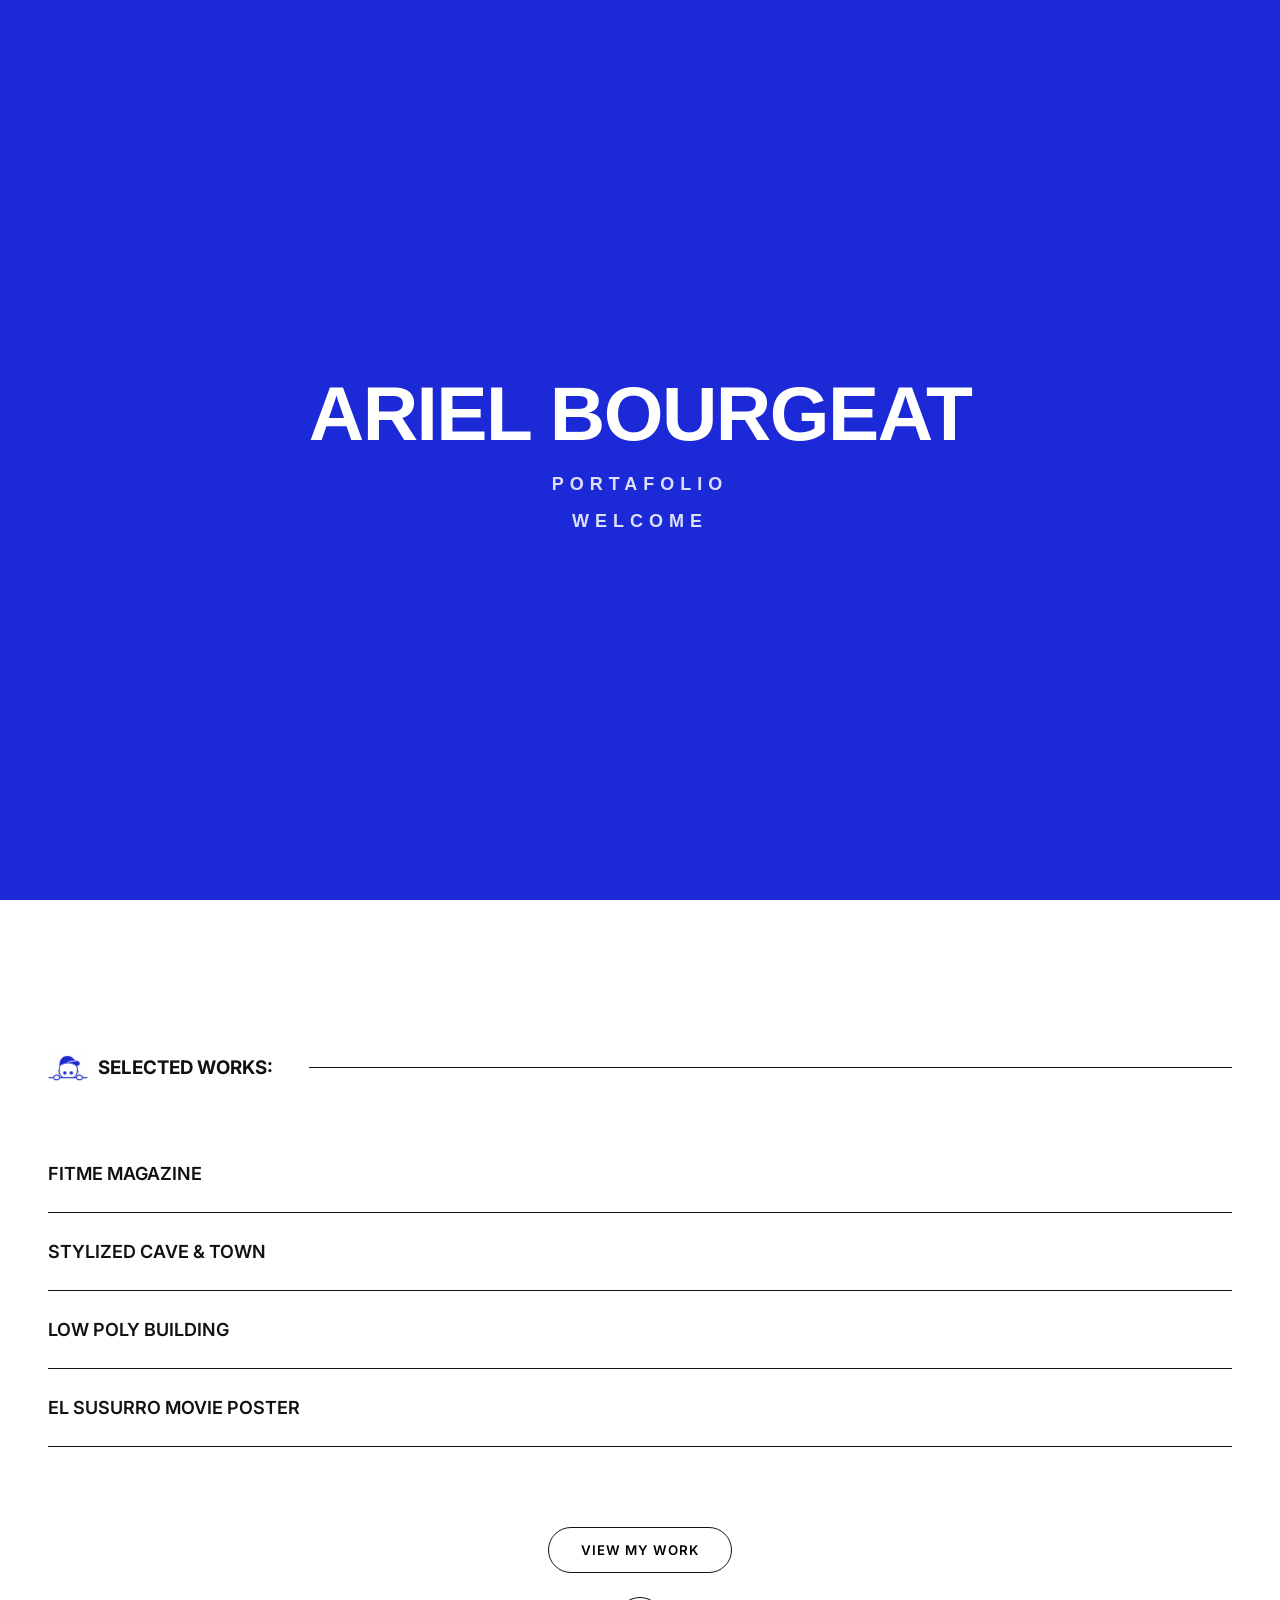
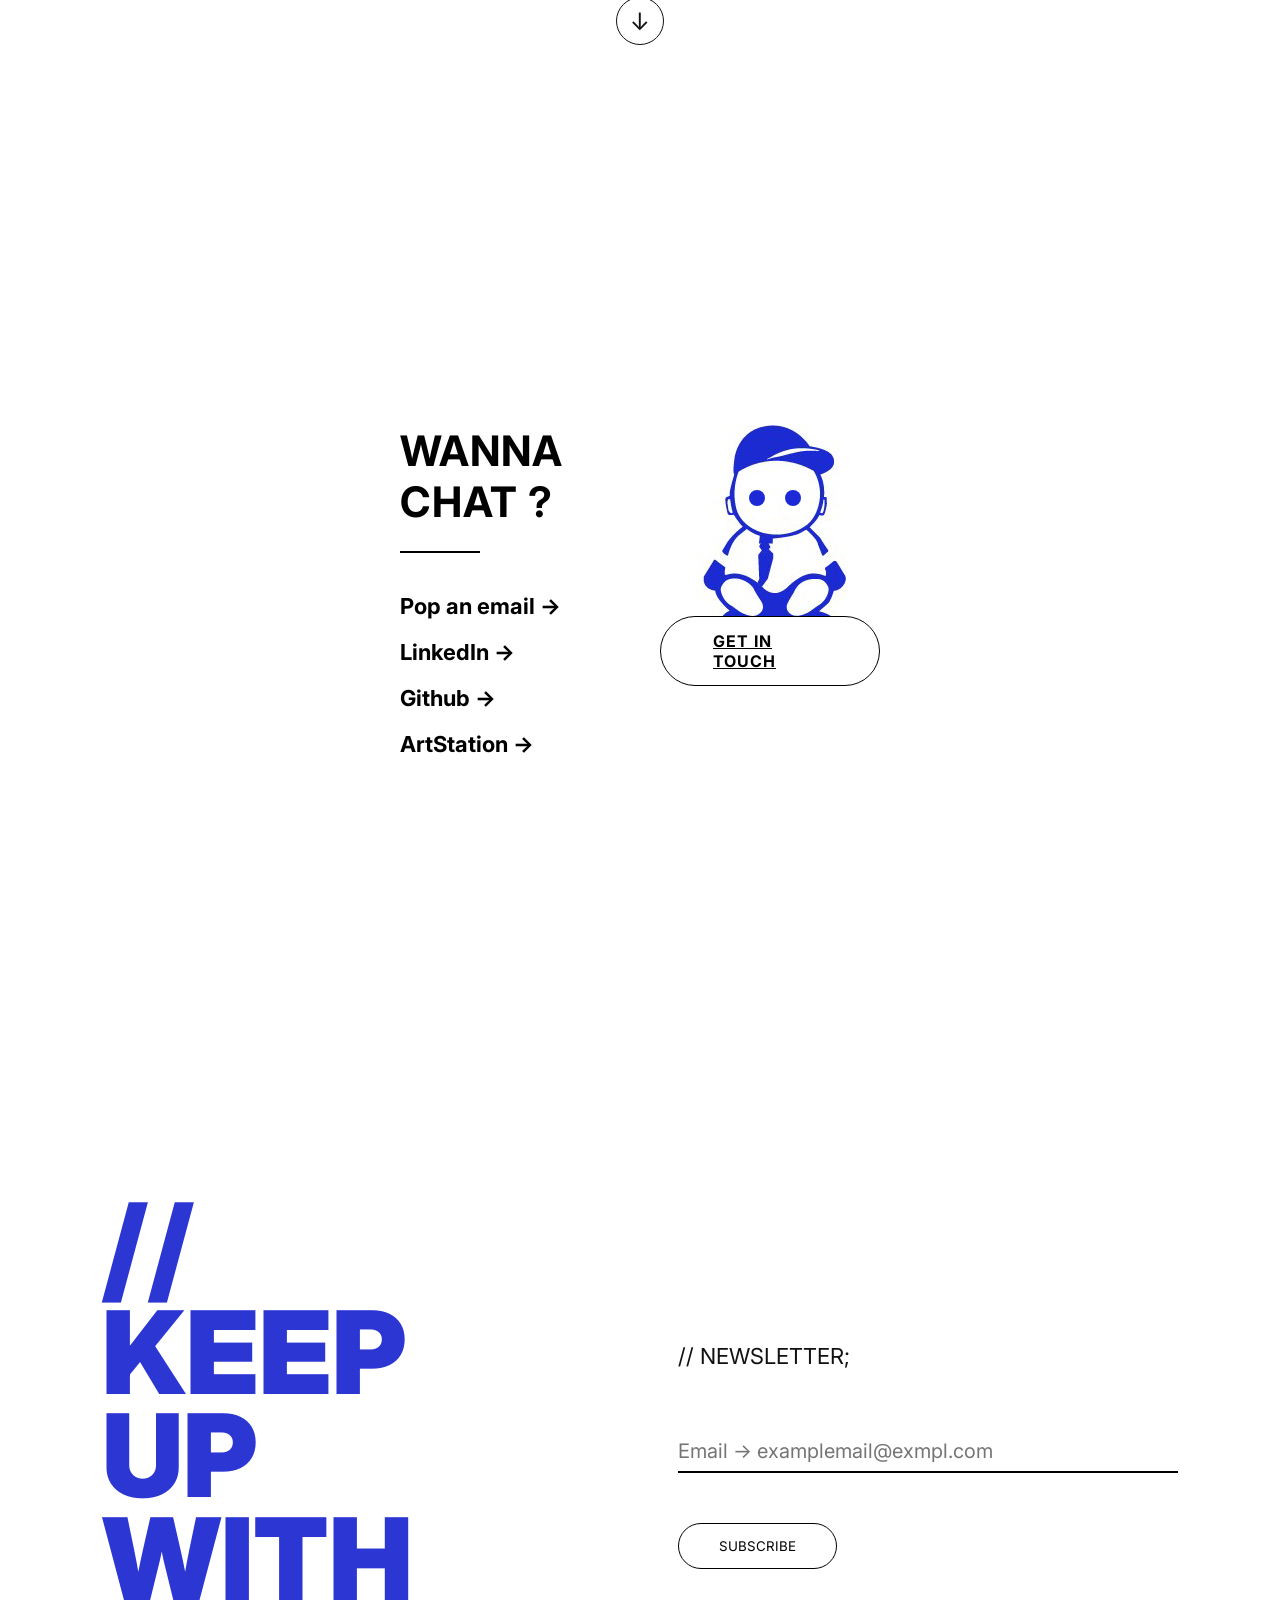
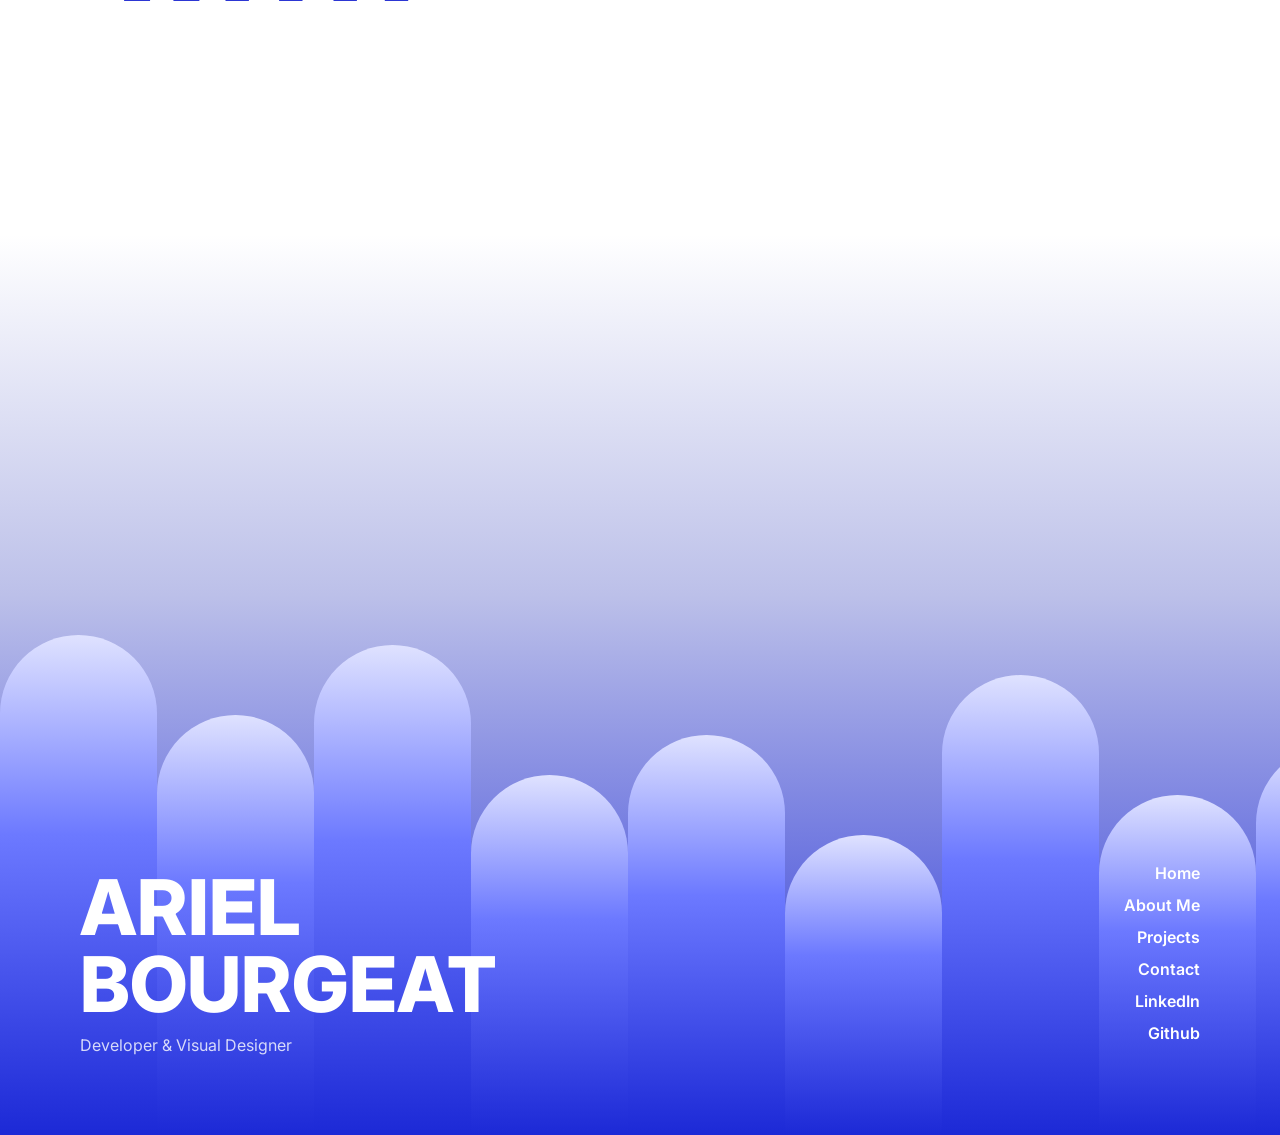
==== commit d5c28a36: "Add files via upload" ====
--- a/index.html
+++ b/index.html
@@ -29,7 +29,6 @@
 </div>
 
 <div class="custom-cursor"></div>
-
 <header class="nav">
     <div class="menu" onclick="toggleMenu()">☰</div>
 
@@ -115,28 +114,28 @@
 
     <div class="works-list">
         <div class="work-item">
-            <span>FITME MAGAZINE</span>
+            <span href="project-fitme.html">FITME MAGAZINE</span>
             <div class="work-preview">
                 <img src="Images/FitMeMagazine.png" alt="Magazine" class="preview-block preview-img">
             </div>
         </div>
 
         <div class="work-item active">
-            <span>STYLIZED CAVE & TOWN</span>
+            <span href="project-cave.html">STYLIZED CAVE & TOWN</span>
             <div class="work-preview">
                 <img src="Images/ariel-bourgeat-textured.jpg" alt="Stylized cave and town" class="preview-block preview-img">
             </div>
         </div>
 
         <div class="work-item">
-            <span>LOW POLY BUILDING</span>
+            <span href="project-building.html">LOW POLY BUILDING</span>
             <div class="work-preview">
                 <img src="Images/ariel-bourgeat-alines-building-1.jpg" alt="Building" class="preview-block preview-img">
             </div>
         </div>
 
         <div class="work-item">
-            <span>EL SUSURRO MOVIE POSTER</span>
+            <span href="project-susurro.html">EL SUSURRO MOVIE POSTER</span>
             <div class="work-preview">
                 <img src="Images/Poster-Pelicula-de-terror.png" alt="Poster" class="preview-block preview-img">
             </div>
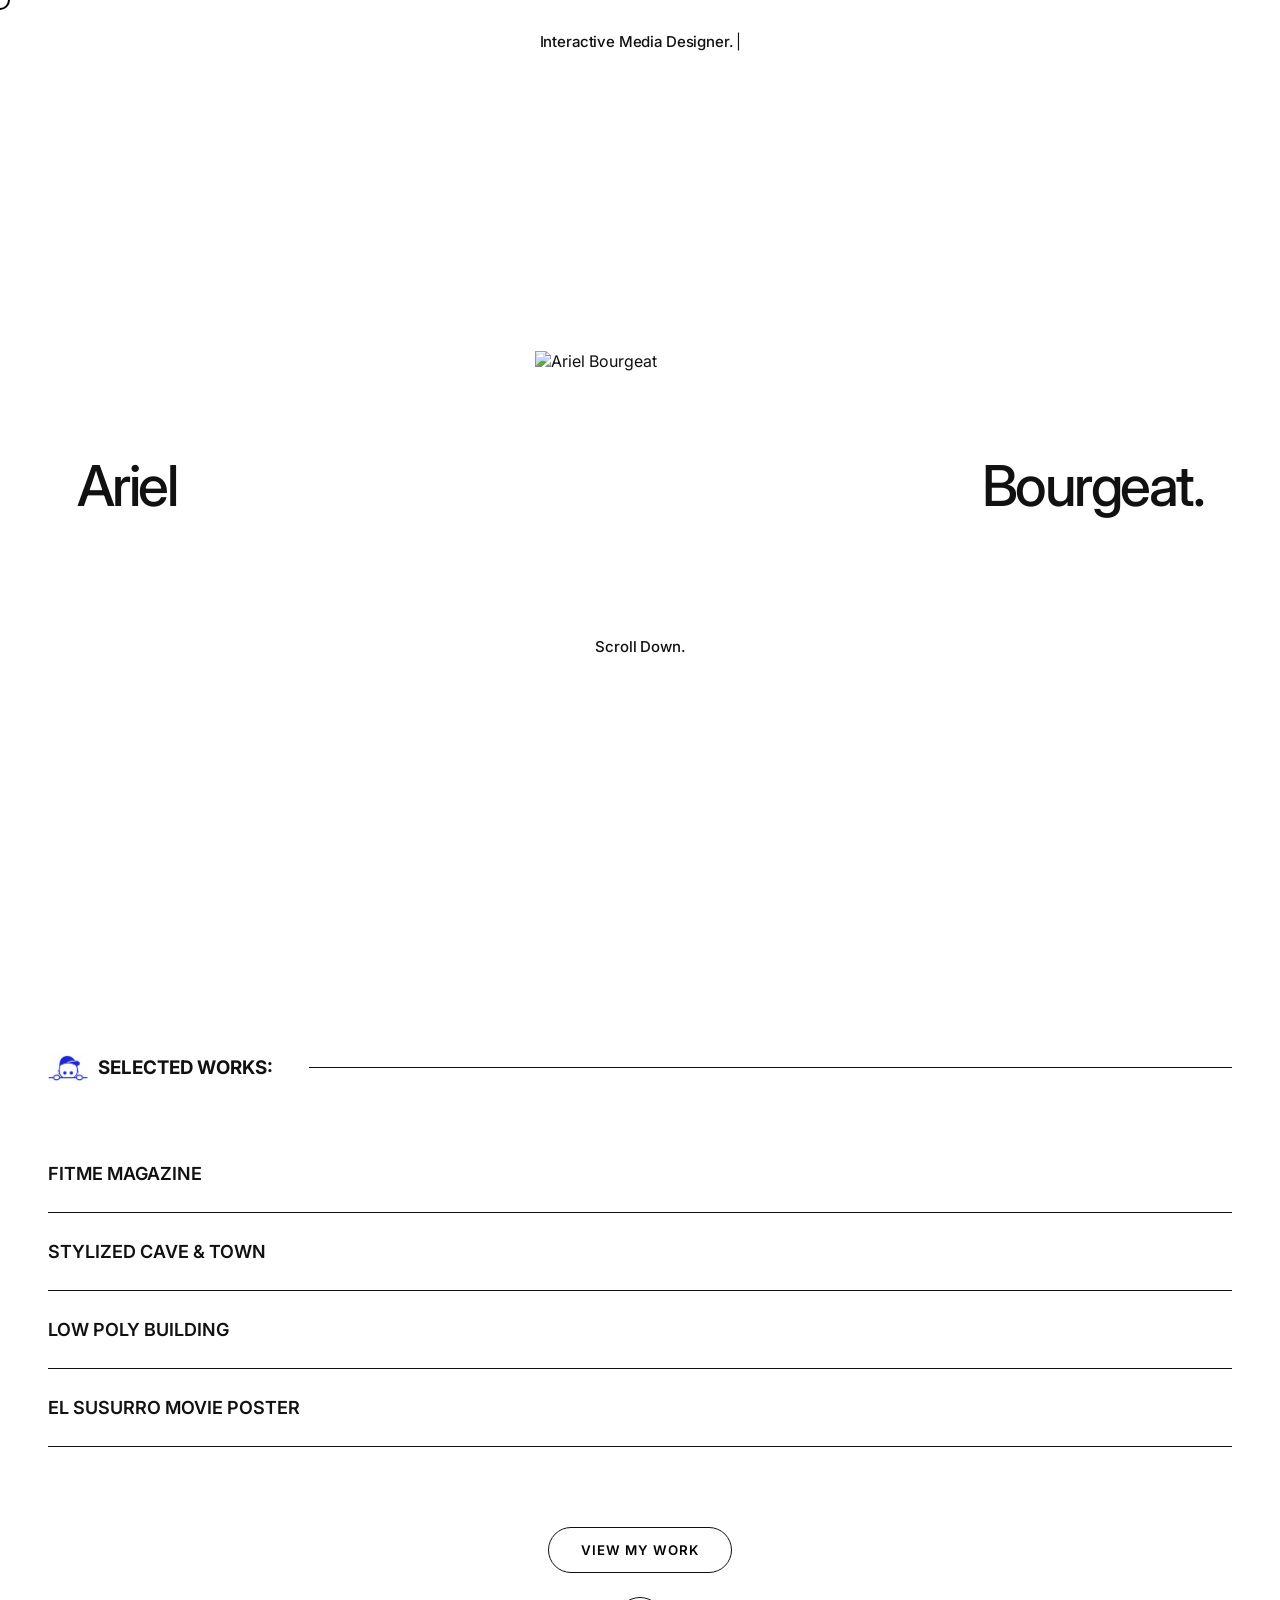
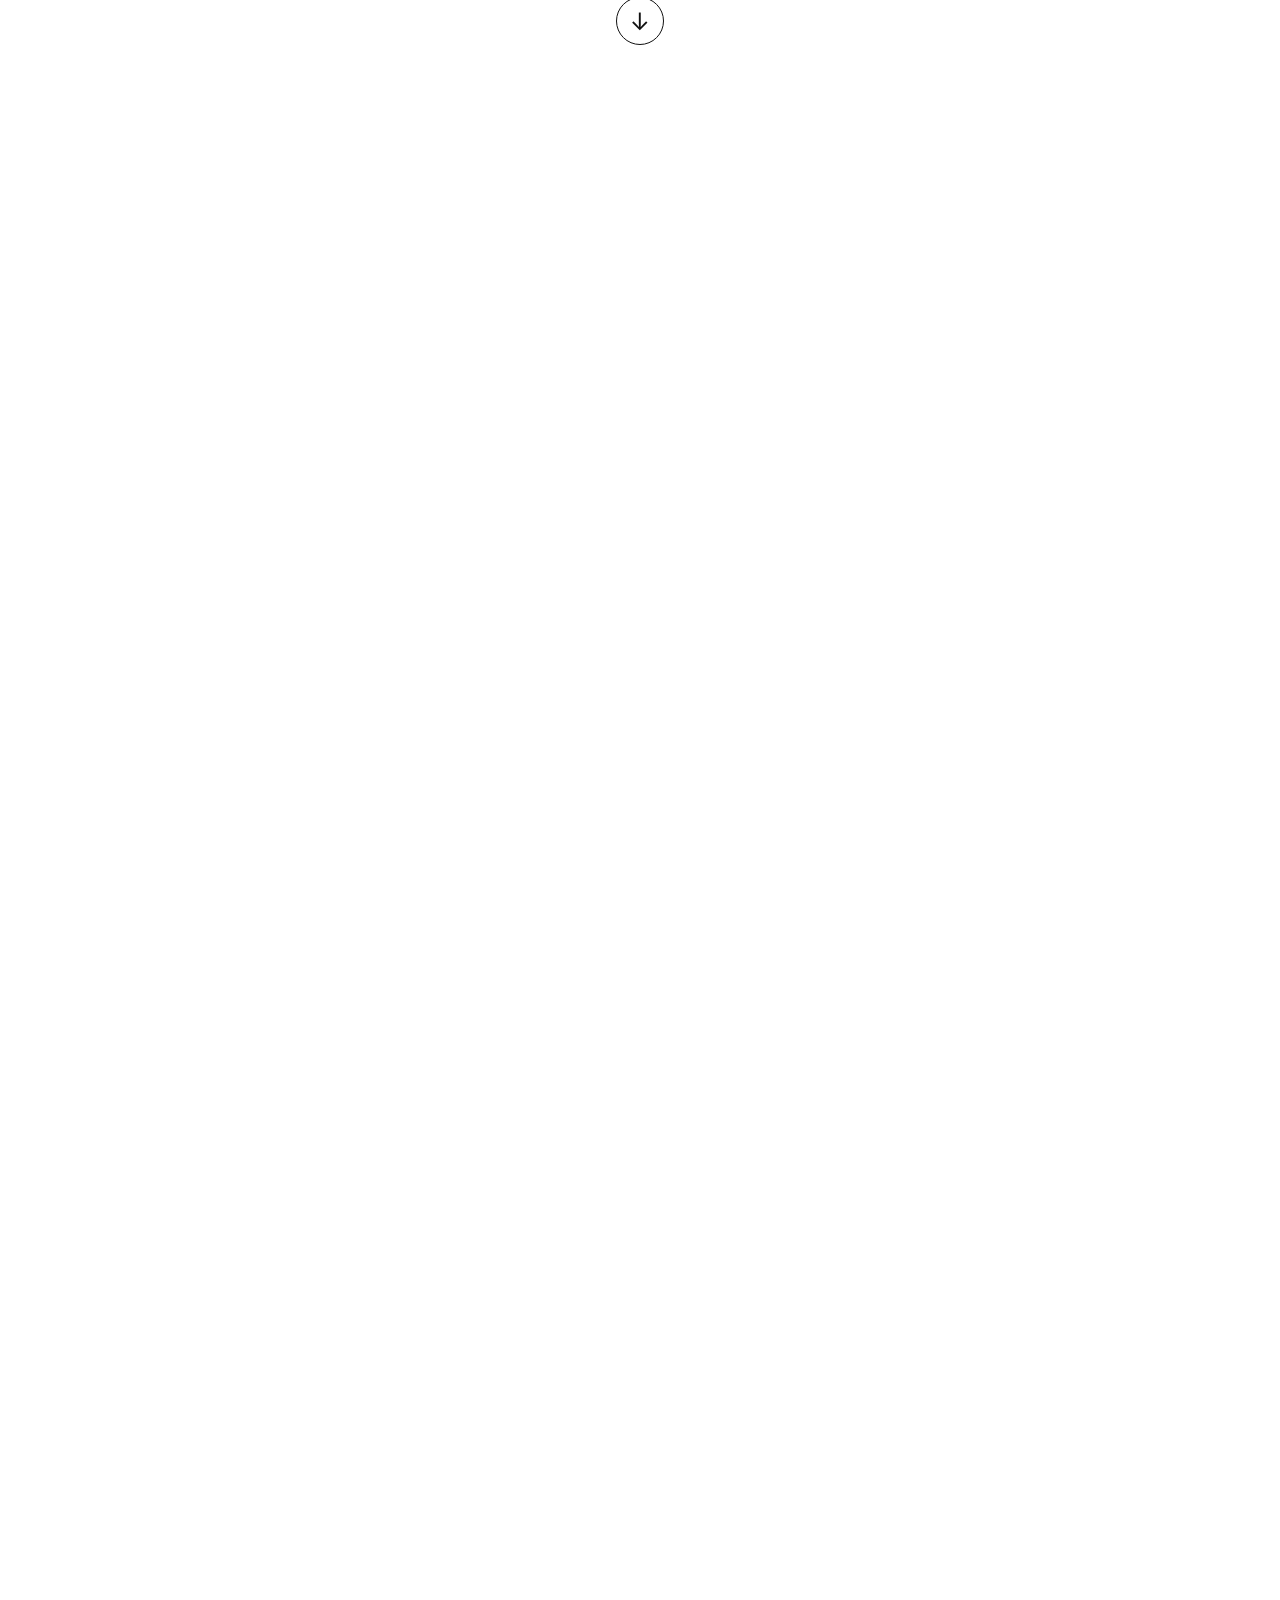
==== commit 7ef52f00: "changes in the project for better design practices, animations, correct non-functional parts" ====
--- a/index.html
+++ b/index.html
@@ -1,5 +1,5 @@
 <!DOCTYPE html>
-<html lang="es">
+<html lang="es" class="landing-active">
 <head>
     <meta charset="UTF-8" />
     <meta name="viewport" content="width=device-width, initial-scale=1.0"/>
@@ -9,24 +9,50 @@
     <link href="https://fonts.googleapis.com/css2?family=Playfair+Display:wght@800&family=Space+Grotesk:wght@700&family=Oswald:wght@700&family=Montserrat:wght@800&family=Bebas+Neue&display=swap" rel="stylesheet">
 </head>
 
-<body id="home">
-    <!-- ===== INTRO ===== -->
-<div class="intro-overlay" id="introOverlay">
-    <div class="intro-content">
-        <h1 class="intro-title">ARIEL BOURGEAT</h1>
-        <p class="intro-sub">PORTAFOLIO</p>
-        <p class = "intro-sub">WELCOME</p>
-    </div>
-
-    <svg class="intro-shape" viewBox="0 0 1440 320" preserveAspectRatio="none">
-        <path id="introPath"
-            d="M0,0 L1440,0 L1440,320 
-            Q1200,260 1000,300 
-            Q800,340 600,300 
-            Q400,260 200,300 
-            Q100,320 0,280 Z" />
-    </svg>
+<body id="home" class="landing-active">
+
+<div class="landing" id="landing">
+    <p class="landing-kicker">
+        <span id="landingTyped"></span><span class="landing-caret" aria-hidden="true">|</span>
+    </p>
+
+    <div class="landing-stage">
+        <p class="landing-side landing-side-left">Ariel</p>
+
+        <div class="landing-center" id="landingCenter">
+            <div class="landing-logo" id="landingLogo">
+                <img src="Images/Profile.png" alt="Ariel Bourgeat">
+                <p>Scroll Down.</p>
+            </div>
+            <div class="landing-stack" id="landingStack"></div>
+        </div>
+
+        <p class="landing-side landing-side-right">Bourgeat.</p>
+    </div>
+
+    <div class="landing-quote" id="landingQuote">
+        <img src="Images/ariel-bourgeat-alines-building-1.jpg" alt="Isometric building and car">
+        <div class="landing-quote-scrim" id="landingScrim"></div>
+        <blockquote class="landing-quote-text" id="landingQuoteText">
+            “Everything is designed.<br>
+            Few things are designed well.”
+            <span>— Brian Reed</span>
+        </blockquote>
+    </div>
 </div>
+
+<noscript>
+    <style>
+        .landing { display: none !important; }
+        html.landing-active,
+        html.landing-active body { overflow: auto; }
+        body.landing-active .nav,
+        body.landing-active .role,
+        body.landing-active .hero-quote,
+        body.landing-active .intro-text > *,
+        body.landing-active .intro-right { opacity: 1; pointer-events: auto; }
+    </style>
+</noscript>
 
 <div class="custom-cursor"></div>
 <header class="nav">
@@ -231,7 +257,7 @@
                 <li><a href="#home">Home</a></li>
                 <li><a href="About.html">About Me</a></li>
                 <li><a href="projects.html">Projects</a></li>
-                <li><a href="#contact">Contact</a></li>
+                <li><a href="contact.html">Contact</a></li>
                 <li><a href="#">LinkedIn</a></li>
                 <li><a href="#">Github</a></li>
             </ul>
@@ -252,7 +278,7 @@
             <li><a href="#home" onclick="toggleMenu()">HOME.</a></li>
             <li><a href="About.html" onclick="toggleMenu()">ABOUT.</a></li>
             <li><a href="projects.html" onclick="toggleMenu()">PROJECTS.</a></li>
-            <li><a href="#contact" onclick="toggleMenu()">CONTACT.</a></li>
+            <li><a href="contact.html" onclick="toggleMenu()">CONTACT.</a></li>
         </ul>
 
 
--- a/styles.css
+++ b/styles.css
@@ -206,7 +206,7 @@
 
 .hero-left {
     padding: 48px;
-    background:rgb(242, 69, 69);
+    background:#4F5BDB;
     display: flex;
     flex-direction: column;
     justify-content: center;
@@ -221,6 +221,11 @@
     text-align: left;
     transition: opacity 1s ease;
     color: white;
+}
+
+.name-word {
+    display: inline-block;
+    white-space: nowrap;
 }
 
 .role {
@@ -705,6 +710,7 @@
     display: flex;
     align-items: center;
     gap: 20px;
+    z-index: 5;
 }
 
 .menu-close.same-spot {
@@ -1190,3 +1196,322 @@
     color: #ffff;
 }
 
+/* ===== LANDING SEQUENCE ===== */
+
+html.landing-active,
+html.landing-active body {
+    overflow: hidden;
+    overscroll-behavior: none;
+}
+
+body.landing-active .nav,
+body.landing-active .role,
+body.landing-active .hero-quote,
+body.landing-active .intro-text > *,
+body.landing-active .intro-right {
+    opacity: 0;
+}
+
+body.landing-active .nav {
+    pointer-events: none;
+}
+
+body.landing-active .name {
+    overflow: hidden;
+}
+
+.name-word,
+.name-char {
+    font-family: inherit;
+}
+
+.name-char {
+    display: inline-block;
+    white-space: pre;
+}
+
+body.landing-active .name-char {
+    opacity: 0;
+    transform: translateY(110%);
+}
+
+.landing {
+    position: fixed;
+    inset: 0;
+    z-index: 1800;
+    background: #fff;
+    color: #111;
+    overflow: hidden;
+    user-select: none;
+    touch-action: none;
+}
+
+.landing-kicker {
+    position: absolute;
+    top: 32px;
+    left: 0;
+    right: 0;
+    z-index: 3;
+    margin: 0;
+    text-align: center;
+    font-size: 15px;
+    font-weight: 500;
+    letter-spacing: -0.01em;
+}
+
+.landing-caret {
+    display: inline-block;
+    margin-left: 3px;
+    font-weight: 400;
+    animation: landingCaret 1s steps(1) infinite;
+}
+
+@keyframes landingCaret {
+    0%, 45% { opacity: 1; }
+    50%, 100% { opacity: 0; }
+}
+
+.landing-stage {
+    position: absolute;
+    inset: 0;
+    z-index: 2;
+    display: grid;
+    grid-template-columns: minmax(0, 1fr) min(400px, 34vw) minmax(0, 1fr);
+    column-gap: 3vw;
+    align-items: center;
+    padding: 72px 6vw 0;
+}
+
+.landing-side {
+    margin: 0;
+    font-size: clamp(36px, 4.4vw, 68px);
+    font-weight: 500;
+    letter-spacing: -0.045em;
+    line-height: 1;
+    white-space: nowrap;
+}
+
+.landing-side-left {
+    justify-self: start;
+}
+
+.landing-side-right {
+    justify-self: end;
+}
+
+.landing-center {
+    position: relative;
+    width: 100%;
+    height: 320px;
+    display: grid;
+    place-items: center;
+}
+
+.landing-logo {
+    position: relative;
+    z-index: 2;
+    display: grid;
+    place-items: center;
+    transition: opacity 0.4s ease, transform 0.4s ease;
+}
+
+.landing-logo img {
+    width: 210px;
+    height: 270px;
+    object-fit: cover;
+    object-position: center 15%;
+    display: block;
+    border-radius: 0;
+}
+
+.landing-logo p {
+    position: absolute;
+    top: calc(100% + 16px);
+    margin: 0;
+    font-size: 15px;
+    font-weight: 500;
+    letter-spacing: -0.01em;
+    white-space: nowrap;
+}
+
+.landing-stack {
+    position: absolute;
+    inset: 0;
+    z-index: 1;
+}
+
+.stack-card {
+    position: absolute;
+    left: 50%;
+    top: 50%;
+    width: 108%;
+    aspect-ratio: 16 / 10;
+    object-fit: cover;
+    border-radius: 0;
+    border: none;
+    background: #d5d5d5;
+    box-shadow: 0 16px 36px rgba(0, 0, 0, 0.14);
+    opacity: 0;
+    transform: translate(-50%, -50%) rotate(0deg) scale(0.92);
+    transition: transform 0.5s cubic-bezier(.22, .61, .36, 1), opacity 0.4s ease;
+}
+
+.landing-quote {
+    position: fixed;
+    z-index: 5;
+    overflow: hidden;
+    opacity: 0;
+    pointer-events: none;
+    background: #161616;
+}
+
+.landing-quote img {
+    width: 100%;
+    height: 100%;
+    object-fit: cover;
+    display: block;
+}
+
+.landing-quote-scrim {
+    position: absolute;
+    inset: 0;
+    background: #000;
+    opacity: 0.28;
+    z-index: 1;
+}
+
+.landing-quote-text {
+    position: absolute;
+    top: 50%;
+    left: 50%;
+    z-index: 2;
+    width: 85%;
+    max-width: 640px;
+    margin: 0;
+    padding: 0 12px;
+    transform: translate(-50%, -50%);
+    color: #fff;
+    font-size: clamp(20px, 2.8vw, 32px);
+    font-weight: 400;
+    line-height: 1.35;
+    text-align: center;
+    text-shadow: 0 2px 16px rgba(0, 0, 0, 0.28);
+}
+
+.landing-quote-text span {
+    display: block;
+    margin-top: 12px;
+    font-size: 0.72em;
+    font-weight: 400;
+    opacity: 0.9;
+}
+
+@media (max-width: 720px) {
+    .landing-stage {
+        grid-template-columns: 1fr;
+        grid-template-rows: auto auto auto;
+        justify-items: center;
+        align-content: center;
+        row-gap: 36px;
+        padding: 96px 24px 24px;
+    }
+
+    .landing-center {
+        width: min(320px, 78vw);
+        order: 2;
+    }
+
+    .landing-side-left { order: 1; }
+    .landing-side-right { order: 3; }
+
+    .stack-card {
+        width: min(340px, 82vw);
+    }
+}
+
+@media (prefers-reduced-motion: reduce) {
+    .landing { display: none !important; }
+
+    html.landing-active,
+    html.landing-active body {
+        overflow: auto;
+    }
+
+    body.landing-active .nav,
+    body.landing-active .role,
+    body.landing-active .hero-quote,
+    body.landing-active .intro-text > *,
+    body.landing-active .intro-right,
+    body.landing-active .name-char {
+        opacity: 1;
+        transform: none;
+        pointer-events: auto;
+    }
+}
+
+/* ===== CONTACT PAGE ===== */
+
+body.contact-page {
+    height: 100vh;
+    min-height: 100vh;
+    overflow: hidden;
+}
+
+body.contact-page .contact {
+    min-height: 100vh;
+    padding: 0 12vw 88px;
+    align-items: center;
+}
+
+.contact-dock {
+    position: fixed;
+    left: 0;
+    right: 0;
+    bottom: 36px;
+    z-index: 5;
+    display: grid;
+    grid-template-columns: 1fr 1fr 1fr;
+    align-items: center;
+    padding: 0 7vw;
+}
+
+.contact-dock a {
+    color: #111;
+    font-size: 13px;
+    font-weight: 500;
+    letter-spacing: 0.16em;
+    text-decoration: underline;
+    text-underline-offset: 5px;
+}
+
+.contact-dock a:nth-child(1) {
+    justify-self: start;
+}
+
+.contact-dock a:nth-child(2) {
+    justify-self: center;
+}
+
+.contact-dock a:nth-child(3) {
+    justify-self: end;
+}
+
+.contact-dock a:hover {
+    color: #1c29d6;
+}
+
+@media (max-width: 900px) {
+    body.contact-page {
+        height: auto;
+        min-height: 100vh;
+        overflow: auto;
+    }
+
+    body.contact-page .contact {
+        grid-template-columns: 1fr;
+        min-height: 100vh;
+        padding: 48px 28px 120px;
+        align-items: center;
+    }
+}
+
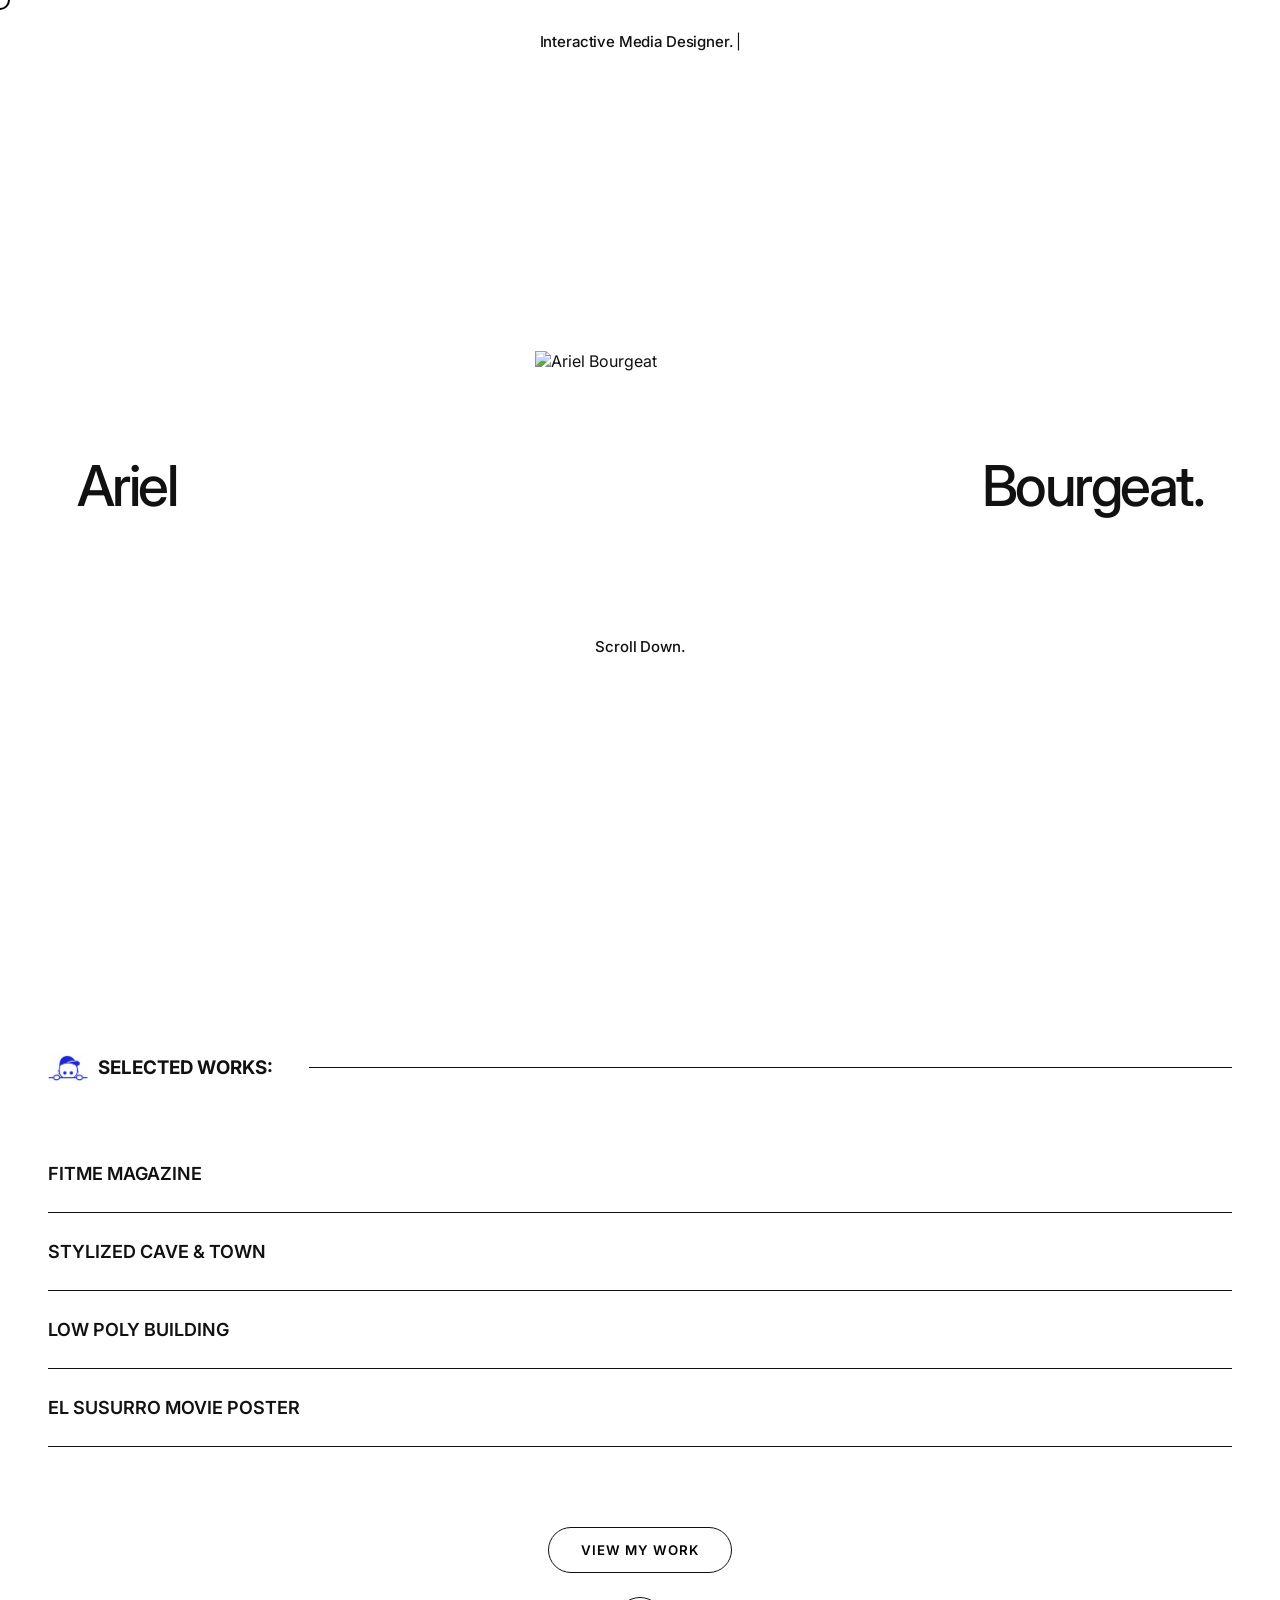
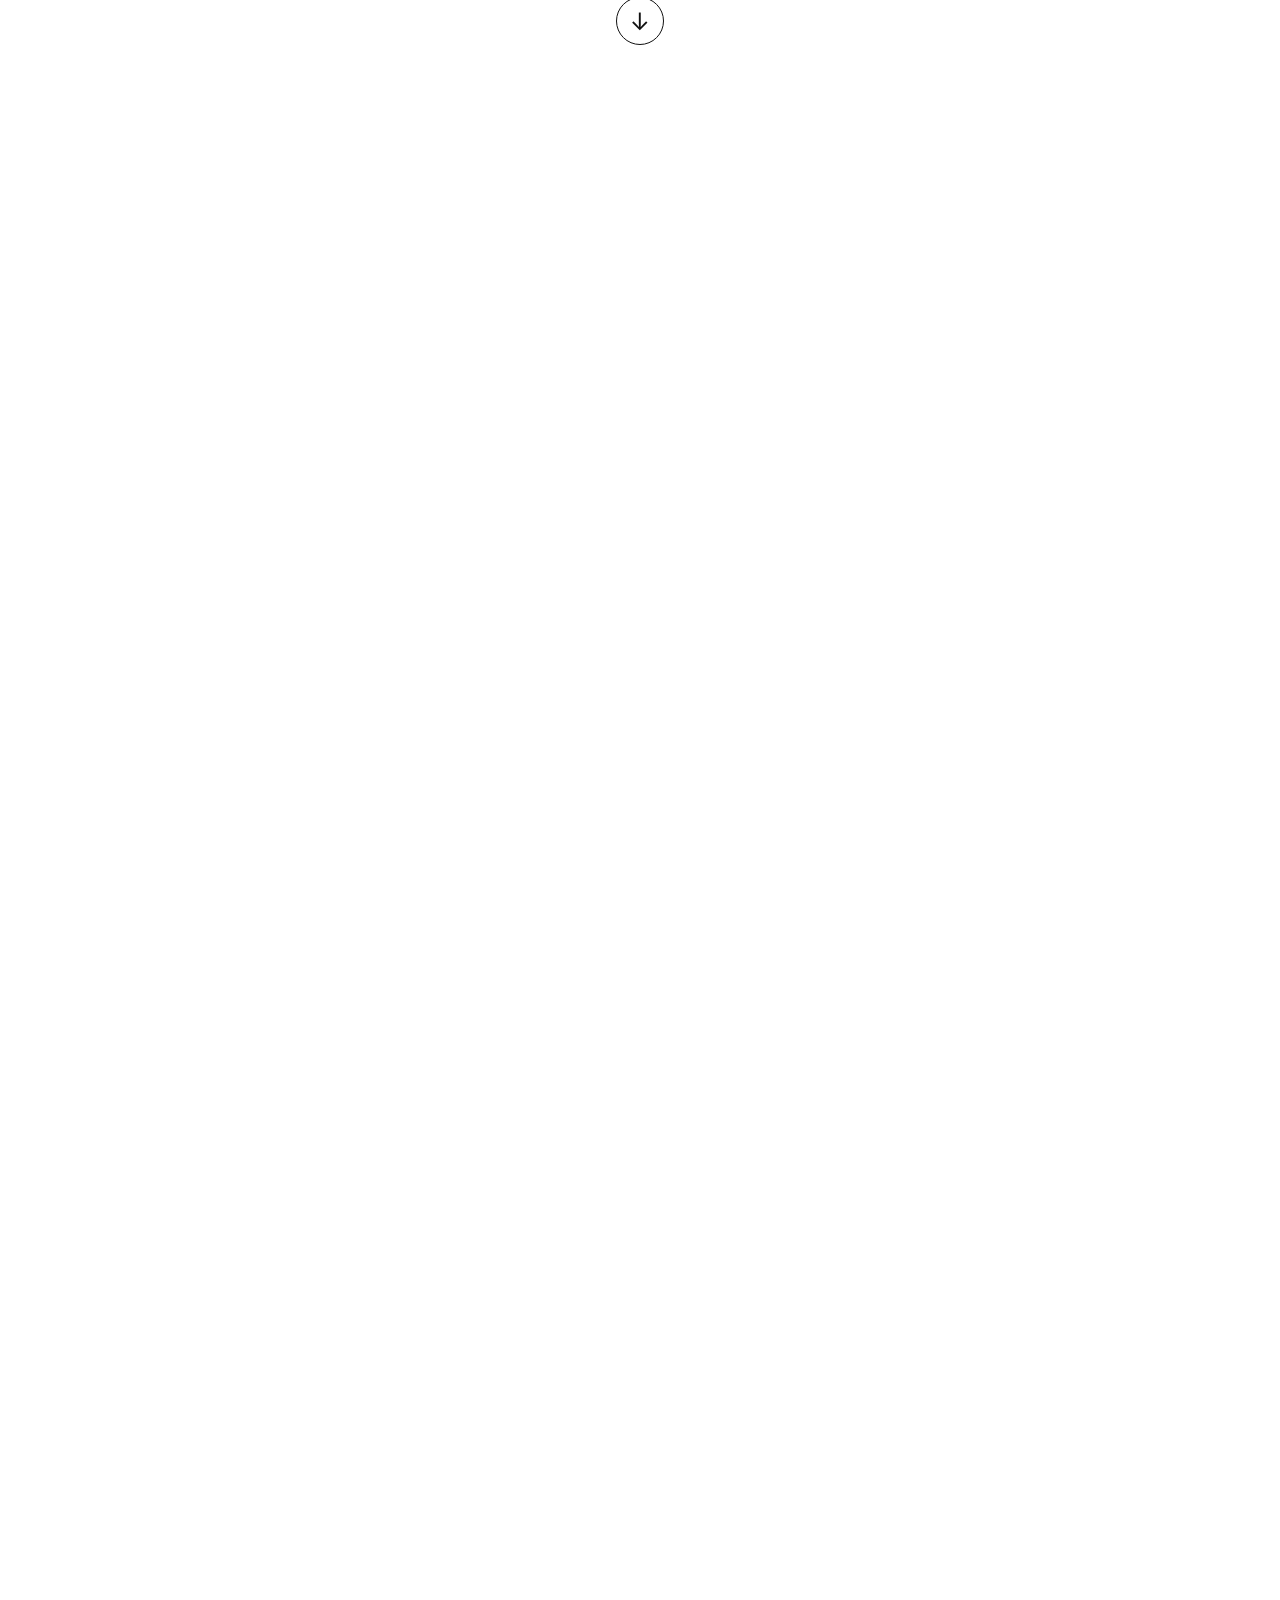
==== commit de918fcf: "changes in landing and design" ====
--- a/index.html
+++ b/index.html
@@ -197,34 +197,9 @@
                 <div class="contact-eye contact-eye-right"></div>
             </div>
             <!--BOTON DE GET IN TOUCH-->
-                <a class="get-in-touch" href="mailto:tuemail@gmail.com?subject=Collaboration%20Request&body=Hi%20Ariel,%0D%0A%0D%0AI%20love%20your%20work%20and%20would%20like%20to%20connect.">GET IN TOUCH</a>
-        </div>
-    </div>
-</section>
-
-<section class="newsletter-section">
-
-    <div class="newsletter-left">
-        <h2 class="newsletter-title">
-            <span>//</span>
-            <span>KEEP</span>
-            <span>UP</span>
-            <span>WITH</span>
-            <span>ME</span>
-        </h2>
-    </div>
-
-    <div class="newsletter-right">
-        <p class="newsletter-sub">// NEWSLETTER;</p>
-
-        <div class="newsletter-input-wrapper">
-            <input type="email" placeholder="Email → examplemail@exmpl.com">
-            <div class="newsletter-line"></div>
-        </div>
-
-        <button class="newsletter-btn">SUBSCRIBE</button>
-    </div>
-
+                <a class="get-in-touch" href="mailto:arielbourgeat@gmail.com?subject=Collaboration%20Request&body=Hi%20Ariel,%0D%0A%0D%0AI%20love%20your%20work%20and%20would%20like%20to%20connect.">GET IN TOUCH</a>
+        </div>
+    </div>
 </section>
 
 <!-- ===== FOOTER  ===== -->
--- a/styles.css
+++ b/styles.css
@@ -1115,85 +1115,6 @@
     100% {
         d: path("M0,0 L1440,0 L1440,320 Q1200,180 1000,220 Q800,260 600,220 Q400,180 200,220 Q100,240 0,200 Z");
     }
-}
-
-/* ===== NEWSLETTER SECTION ===== */
-
-.newsletter-section {
-    display: flex;
-    justify-content: space-between;
-    align-items: center;
-    padding: 120px 8vw;
-    background: #ffff;
-    overflow: hidden;
-}
-
-/* IZQUIERDA */
-
-.newsletter-title {
-    font-size: clamp(60px, 9vw, 130px);
-    font-weight: 900;
-    color: #2c36d3;
-    line-height: 0.9;
-}
-
-.newsletter-title span {
-    display: block;
-    transform: translateX(-120%);
-    opacity: 0;
-}
-
-/* DERECHA */
-
-.newsletter-right {
-    max-width: 500px;
-    width: 100%;
-}
-
-.newsletter-sub {
-    font-size: 22px;
-    margin-bottom: 60px;
-}
-
-.newsletter-input-wrapper {
-    position: relative;
-    margin-bottom: 50px;
-}
-
-.newsletter-input-wrapper input {
-    width: 100%;
-    border: none;
-    background: transparent;
-    font-size: 20px;
-    padding: 10px 0;
-    outline: none;
-}
-
-.newsletter-line {
-    position: absolute;
-    bottom: 0;
-    right: 0;
-    height: 2px;
-    width: 100%;
-    background: #000;
-    transform: scaleX(0);
-    transform-origin: right;
-}
-
-/* BUTTON */
-
-.newsletter-btn {
-    padding: 14px 40px;
-    border: 1px solid #000;
-    border-radius: 40px;
-    background: transparent;
-    cursor: pointer;
-}
-
-.newsletter-btn:hover {
-    border-color: #fff;
-    background-color: #1c29d6;
-    color: #ffff;
 }
 
 /* ===== LANDING SEQUENCE ===== */
